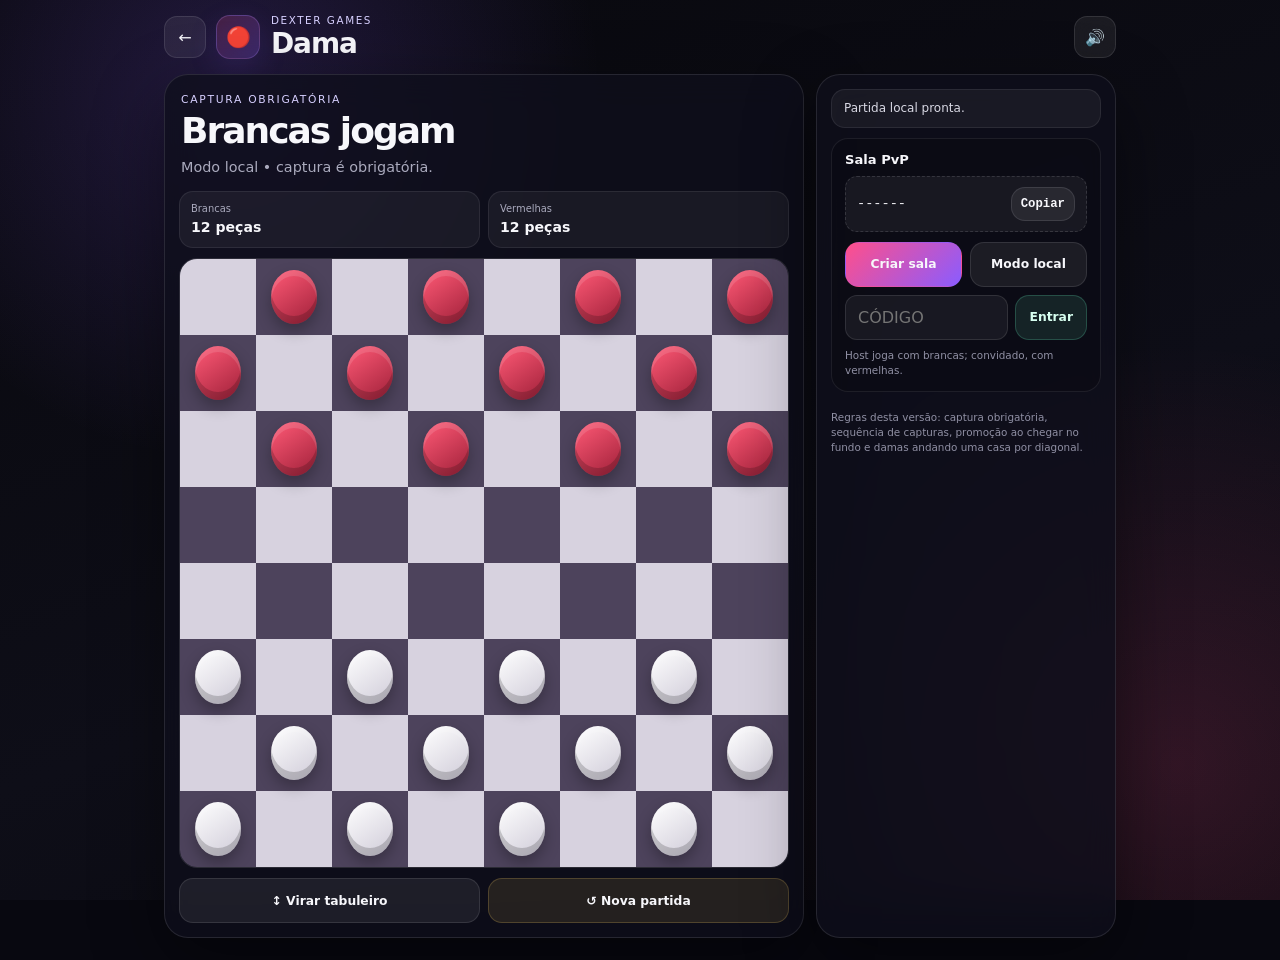
==== checkers.html @ 415709a2 "Adiciona dama local e PvP" ====
<!doctype html><html lang="pt-BR"><head><meta charset="utf-8"><meta name="viewport" content="width=device-width,initial-scale=1,viewport-fit=cover"><meta name="theme-color" content="#080810"><link rel="stylesheet" href="/assets/base.css"><title>Dama • Dexter Games</title><style>.board{width:min(100%,610px);aspect-ratio:1;display:grid;grid-template-columns:repeat(8,1fr);border-radius:18px;overflow:hidden;border:1px solid rgba(255,255,255,.12);margin:auto}.cell{display:grid;place-items:center;position:relative;background:#d7d2df}.cell.dark{background:#4d435c}.cell.sel{box-shadow:inset 0 0 0 4px rgba(102,227,180,.72)}.cell.legal:after{content:"";position:absolute;width:20%;height:20%;border-radius:50%;background:rgba(102,227,180,.72)}.piece{width:72%;height:72%;border-radius:50%;position:relative;z-index:2;box-shadow:inset 0 6px 0 rgba(255,255,255,.12),inset 0 -8px 0 rgba(0,0,0,.18),0 7px 15px rgba(0,0,0,.28)}.piece.white{background:linear-gradient(145deg,#fff,#cfcbd8)}.piece.red{background:linear-gradient(145deg,#ff5a76,#9f2039)}.piece.king:after{content:"♛";position:absolute;inset:0;display:grid;place-items:center;font-size:clamp(1rem,4.2vw,2rem);color:#19151f}.piece.red.king:after{color:#ffe8ed}</style></head><body><main class="shell"><header class="topbar"><a class="back-link" href="/">←</a><div class="brand"><div class="brand-mark">🔴</div><div><small>dexter games</small><h1>Dama</h1></div></div><button class="icon-btn" id="soundBtn">🔊</button></header><section class="game-layout"><div class="panel game-main"><div class="game-head"><div class="eyebrow">captura obrigatória</div><h2 id="title">Brancas jogam</h2><p id="subtitle">Modo local • toque numa peça válida.</p></div><div class="score-row"><div class="score"><small>Brancas</small><strong id="whiteCount">12 peças</strong></div><div class="score"><small>Vermelhas</small><strong id="redCount">12 peças</strong></div></div><div class="board" id="board"></div><div class="actions"><button class="btn" id="flipBtn">↕ Virar tabuleiro</button><button class="btn warn" id="resetBtn">↺ Nova partida</button></div></div><aside class="panel game-side"><div style="display:grid;gap:10px"><div class="status" id="status">Partida local pronta.</div><div class="room-box"><h3>Sala PvP</h3><div class="room-code"><span id="roomCode">------</span><button class="btn" id="copyBtn" style="min-height:34px;padding:5px 9px">Copiar</button></div><div class="actions"><button class="btn primary" id="createBtn">Criar sala</button><button class="btn" id="localBtn">Modo local</button></div><div class="join-row"><input id="joinInput" maxlength="6" placeholder="CÓDIGO"><button class="btn good" id="joinBtn">Entrar</button></div><div class="micro">Host joga com brancas; convidado, com vermelhas.</div></div><div class="micro">Regras desta versão: captura obrigatória, sequência de capturas, promoção ao chegar no fundo e damas andando uma casa por diagonal.</div></div></aside></section></main><script type="module">import{P2PRoom,bindRoomUI}from'/js/peer-room.js';import{wireSoundButton,sfx,toast}from'/js/audio.js';wireSoundButton(document.getElementById('soundBtn'));const boardEl=document.getElementById('board'),title=document.getElementById('title'),subtitle=document.getElementById('subtitle'),status=document.getElementById('status'),roomCode=document.getElementById('roomCode');let board=[],turn='w',selected=null,legal=[],forced=null,flipped=false,online=false,winner='';const room=new P2PRoom();function fresh(){const b=Array.from({length:8},()=>Array(8).fill(null));for(let r=0;r<3;r++)for(let c=0;c<8;c++)if((r+c)%2)b[r][c]='r';for(let r=5;r<8;r++)for(let c=0;c<8;c++)if((r+c)%2)b[r][c]='w';return b}function clone(b){return b.map(r=>[...r])}function color(p){return p?.toLowerCase()}function king(p){return p&&p===p.toUpperCase()}function dirs(p,capture=false){if(king(p)||capture)return[[-1,-1],[-1,1],[1,-1],[1,1]];return color(p)==='w'?[[-1,-1],[-1,1]]:[[1,-1],[1,1]]}function inside(r,c){return r>=0&&r<8&&c>=0&&c<8}function jumpsFrom(r,c){const p=board[r][c];if(!p)return[];const out=[];for(const[dr,dc]of dirs(p,true)){const mr=r+dr,mc=c+dc,tr=r+dr*2,tc=c+dc*2;if(inside(tr,tc)&&board[mr]?.[mc]&&color(board[mr][mc])!==color(p)&&!board[tr][tc])out.push({to:[tr,tc],capture:[mr,mc]})}return out}function stepsFrom(r,c){const p=board[r][c];if(!p)return[];const out=[];for(const[dr,dc]of dirs(p,false)){const tr=r+dr,tc=c+dc;if(inside(tr,tc)&&!board[tr][tc])out.push({to:[tr,tc]})}return out}function allCaptures(side){const out=[];for(let r=0;r<8;r++)for(let c=0;c<8;c++)if(color(board[r][c])===side&&jumpsFrom(r,c).length)out.push([r,c]);return out}function validFrom(r,c){if(forced&&!(forced[0]===r&&forced[1]===c))return[];const caps=allCaptures(turn);if(caps.length)return jumpsFrom(r,c);return stepsFrom(r,c)}function roleColor(){return room.role==='host'?'w':room.role==='guest'?'r':null}function canAct(){return !online||(room.connected&&roleColor()===turn)}function tap(r,c){if(winner)return;if(!canAct()){sfx.error();toast(online&&!room.connected?'Aguarde o adversário.':'É a vez do adversário.');return}const p=board[r][c];if(selected){const mv=legal.find(m=>m.to[0]===r&&m.to[1]===c);if(mv){move(selected[0],selected[1],mv);return}}if(p&&color(p)===turn){const l=validFrom(r,c);if(l.length){selected=[r,c];legal=l;sfx.tap()}else{sfx.error()}}else{selected=null;legal=[]}render()}function move(r,c,mv){const p=board[r][c];board[r][c]=null;board[mv.to[0]][mv.to[1]]=p;if(mv.capture){board[mv.capture[0]][mv.capture[1]]=null;sfx.capture()}else sfx.move();let nr=mv.to[0],nc=mv.to[1];if(p==='w'&&nr===0)board[nr][nc]='W';if(p==='r'&&nr===7)board[nr][nc]='R';if(mv.capture){const again=jumpsFrom(nr,nc);if(again.length){forced=[nr,nc];selected=[nr,nc];legal=again;sync();render();return}}forced=null;selected=null;legal=[];turn=turn==='w'?'r':'w';checkWin();sync();render()}function checkWin(){const count=s=>board.flat().filter(p=>color(p)===s).length;if(!count('w'))winner='r';else if(!count('r'))winner='w';else{let has=false;for(let r=0;r<8;r++)for(let c=0;c<8;c++)if(color(board[r][c])===turn&&validFrom(r,c).length)has=true;if(!has)winner=turn==='w'?'r':'w'}if(winner){sfx.win();status.textContent=(winner==='w'?'Brancas':'Vermelhas')+' venceram.'}}function render(){boardEl.innerHTML='';const coords=[];for(let r=0;r<8;r++)for(let c=0;c<8;c++)coords.push([r,c]);if(flipped)coords.reverse();for(const[r,c]of coords){const el=document.createElement('button');el.className='cell '+(((r+c)%2)?'dark':'');if(selected?.[0]===r&&selected?.[1]===c)el.classList.add('sel');if(legal.some(m=>m.to[0]===r&&m.to[1]===c))el.classList.add('legal');const p=board[r][c];if(p){const pc=document.createElement('div');pc.className='piece '+(color(p)==='w'?'white':'red')+(king(p)?' king':'');el.appendChild(pc)}el.addEventListener('click',()=>tap(r,c));boardEl.appendChild(el)}const wc=board.flat().filter(p=>color(p)==='w').length,rc=board.flat().filter(p=>color(p)==='r').length;document.getElementById('whiteCount').textContent=wc+' peças';document.getElementById('redCount').textContent=rc+' peças';title.textContent=winner?(winner==='w'?'Brancas venceram':'Vermelhas venceram'):(turn==='w'?'Brancas jogam':'Vermelhas jogam');subtitle.textContent=online?(room.connected?`Sala ${room.code} • você joga de ${roleColor()==='w'?'brancas':'vermelhas'}`:'Aguardando adversário…'):(forced?'Continue capturando com a mesma peça.':'Modo local • captura é obrigatória.')}function state(){return{board,turn,forced,winner}}function apply(s){if(!s?.board)return;board=s.board.map(r=>[...r]);turn=s.turn;forced=s.forced;winner=s.winner||'';selected=null;legal=forced?jumpsFrom(forced[0],forced[1]):[];render()}function sync(){if(online&&room.connected)room.send({type:'state',state:state()})}function reset(send=true){board=fresh();turn='w';selected=null;legal=[];forced=null;winner='';sfx.reset();if(send)sync();render()}bindRoomUI(room,{createBtn:document.getElementById('createBtn'),joinBtn:document.getElementById('joinBtn'),input:document.getElementById('joinInput'),codeEl:roomCode,statusEl:status,onConnected:({role})=>{online=true;flipped=role==='guest';if(role==='host'){reset(false);sync()}render()},onMessage:data=>{if(data?.type==='state'){apply(data.state);sfx.notify()}}});room.addEventListener('created',()=>{online=true;flipped=false;reset(false)});document.getElementById('localBtn').addEventListener('click',async()=>{await room.disconnect();online=false;flipped=false;roomCode.textContent='------';status.textContent='Partida local pronta.';reset(false)});document.getElementById('flipBtn').addEventListener('click',()=>{flipped=!flipped;sfx.tap();render()});document.getElementById('resetBtn').addEventListener('click',()=>{if(online&&room.role==='guest'){toast('Só o host reinicia a sala.');return}reset(true)});document.getElementById('copyBtn').addEventListener('click',async()=>{if(!room.code)return;await navigator.clipboard?.writeText(room.code);toast('Código copiado.')});reset(false);</script></body></html>
---- assets/base.css ----
:root{--bg:#080810;--bg2:#0d0d18;--panel:rgba(15,15,27,.78);--panel2:rgba(255,255,255,.055);--line:rgba(255,255,255,.105);--text:#f7f7fb;--muted:#aaaabd;--purple:#8a5cff;--pink:#ff4f8b;--green:#66e3b4;--yellow:#ffd166;--danger:#ff7488;--shadow:0 24px 70px rgba(0,0,0,.45)}
*{box-sizing:border-box}html{background:var(--bg);color-scheme:dark}body{margin:0;min-height:100vh;min-height:100dvh;color:var(--text);font-family:Inter,system-ui,-apple-system,"Segoe UI",sans-serif;background:radial-gradient(circle at 18% 10%,rgba(138,92,255,.20),transparent 28%),radial-gradient(circle at 92% 85%,rgba(255,79,139,.16),transparent 30%),linear-gradient(160deg,#08080d,#0e0e18 58%,#09090f);background-attachment:fixed}button,input{font:inherit}button{border:0;color:inherit;cursor:pointer;-webkit-tap-highlight-color:transparent;touch-action:manipulation}.shell{width:min(100%,980px);margin:auto;padding:max(14px,env(safe-area-inset-top)) 14px max(22px,env(safe-area-inset-bottom))}.topbar{display:flex;align-items:center;gap:10px;margin-bottom:14px}.brand{display:flex;align-items:center;gap:11px;min-width:0;flex:1}.brand-mark{width:44px;height:44px;border-radius:14px;display:grid;place-items:center;font-size:1.25rem;background:linear-gradient(135deg,rgba(255,79,139,.18),rgba(138,92,255,.26));border:1px solid rgba(188,143,255,.24);box-shadow:0 10px 30px rgba(138,92,255,.13)}.brand small{display:block;font-size:.65rem;letter-spacing:.15em;text-transform:uppercase;color:#d7d0ff}.brand h1{font-size:clamp(1.2rem,4.6vw,1.75rem);letter-spacing:-.04em;margin:1px 0 0}.top-actions{display:flex;gap:7px}.icon-btn{width:42px;height:42px;border-radius:13px;display:grid;place-items:center;background:rgba(255,255,255,.065);border:1px solid var(--line);backdrop-filter:blur(10px)}.panel{border:1px solid var(--line);border-radius:24px;background:var(--panel);backdrop-filter:blur(16px);-webkit-backdrop-filter:blur(16px);box-shadow:var(--shadow)}.hero{padding:22px;overflow:hidden;position:relative}.hero:after{content:"";position:absolute;width:220px;height:220px;border-radius:50%;right:-85px;top:-100px;background:radial-gradient(circle,rgba(138,92,255,.22),transparent 68%);pointer-events:none}.eyebrow{font-size:.67rem;letter-spacing:.16em;text-transform:uppercase;color:#d7d0ff;margin-bottom:7px}.hero h2,.game-head h2{font-size:clamp(1.8rem,8vw,3rem);line-height:1.02;letter-spacing:-.055em;margin:0 0 10px}.hero p,.game-head p{color:var(--muted);font-size:.9rem;line-height:1.55;margin:0}.stats{display:flex;gap:8px;flex-wrap:wrap;margin-top:16px}.pill{padding:7px 10px;border-radius:999px;background:rgba(255,255,255,.055);border:1px solid var(--line);font-size:.7rem;color:#d4d4e0}.games{display:grid;grid-template-columns:repeat(2,minmax(0,1fr));gap:11px;margin-top:13px}.game-card{min-height:178px;padding:17px;border-radius:21px;background:linear-gradient(160deg,rgba(255,255,255,.07),rgba(255,255,255,.035));border:1px solid var(--line);display:flex;flex-direction:column;justify-content:space-between;position:relative;overflow:hidden;transition:.16s ease}.game-card:active{transform:scale(.985)}.game-card .icon{font-size:2rem;line-height:1}.game-card strong{display:block;font-size:1rem;margin:12px 0 4px}.game-card small{font-size:.72rem;line-height:1.45;color:var(--muted)}.game-card .tag{align-self:flex-start;margin-top:12px;padding:6px 8px;border-radius:999px;font-size:.62rem;font-weight:800;background:rgba(102,227,180,.10);border:1px solid rgba(102,227,180,.20);color:#cffff0}.game-card.featured{grid-column:1/-1;min-height:164px;background:linear-gradient(135deg,rgba(255,79,139,.13),rgba(138,92,255,.18));border-color:rgba(188,143,255,.24)}.game-card.featured .icon{font-size:2.35rem}.game-card.featured:after{content:"";position:absolute;right:-35px;bottom:-55px;width:180px;height:180px;border-radius:50%;background:radial-gradient(circle,rgba(255,255,255,.08),transparent 67%)}.section-title{display:flex;align-items:end;justify-content:space-between;gap:10px;margin:18px 3px 9px}.section-title strong{font-size:.9rem}.section-title span{font-size:.68rem;color:var(--muted)}.game-layout{display:grid;grid-template-columns:minmax(0,1fr) 300px;gap:12px}.game-main,.game-side{padding:14px}.game-head{padding:4px 2px 13px}.game-head h2{font-size:clamp(1.55rem,6vw,2.25rem);margin-bottom:6px}.status{padding:10px 12px;border-radius:14px;background:rgba(255,255,255,.05);border:1px solid rgba(255,255,255,.08);font-size:.75rem;color:#d9d9e4;line-height:1.4}.actions{display:grid;grid-template-columns:repeat(2,1fr);gap:8px;margin-top:10px}.btn{min-height:45px;padding:11px 13px;border-radius:14px;font-size:.77rem;font-weight:850;background:rgba(255,255,255,.07);border:1px solid var(--line)}.btn.primary{background:linear-gradient(135deg,var(--pink),var(--purple));border-color:transparent}.btn.good{background:rgba(102,227,180,.11);border-color:rgba(102,227,180,.23);color:#d7fff0}.btn.warn{background:rgba(255,209,102,.10);border-color:rgba(255,209,102,.20)}.btn:disabled{opacity:.42;cursor:not-allowed}.room-box{padding:13px;border-radius:17px;background:rgba(0,0,0,.15);border:1px solid rgba(255,255,255,.08)}.room-box h3{font-size:.82rem;margin:0 0 9px}.room-code{display:flex;align-items:center;justify-content:space-between;gap:8px;padding:10px 11px;border-radius:12px;background:rgba(255,255,255,.055);border:1px dashed rgba(255,255,255,.13);font-family:ui-monospace,SFMono-Regular,Menlo,monospace;font-size:.85rem}.join-row{display:grid;grid-template-columns:1fr auto;gap:7px;margin-top:8px}.join-row input{width:100%;min-width:0;padding:11px 12px;border-radius:12px;border:1px solid var(--line);background:rgba(255,255,255,.055);color:var(--text);text-transform:uppercase;outline:none}.join-row input:focus{border-color:rgba(138,92,255,.55);box-shadow:0 0 0 3px rgba(138,92,255,.1)}.micro{font-size:.65rem;line-height:1.45;color:#9090a4;margin-top:8px}.score-row{display:grid;grid-template-columns:1fr 1fr;gap:8px;margin-bottom:10px}.score{padding:11px;border-radius:14px;background:rgba(255,255,255,.05);border:1px solid rgba(255,255,255,.08)}.score small{display:block;font-size:.62rem;color:var(--muted);margin-bottom:3px}.score strong{font-size:.88rem}.turn-dot{display:inline-block;width:7px;height:7px;border-radius:50%;background:var(--green);box-shadow:0 0 0 3px rgba(102,227,180,.12);margin-right:6px}.back-link{width:42px;height:42px;border-radius:13px;background:rgba(255,255,255,.065);border:1px solid var(--line);display:grid;place-items:center;text-decoration:none;color:var(--text)}.toast{position:fixed;left:50%;bottom:max(18px,env(safe-area-inset-bottom));transform:translate(-50%,20px);padding:10px 13px;border-radius:13px;background:rgba(7,7,13,.92);border:1px solid rgba(255,255,255,.12);font-size:.72rem;color:#eee;opacity:0;pointer-events:none;transition:.18s ease;z-index:50;white-space:nowrap;max-width:90vw;overflow:hidden;text-overflow:ellipsis}.toast.show{opacity:1;transform:translate(-50%,0)}
@media(max-width:760px){.game-layout{grid-template-columns:1fr}.game-side{order:2}.games{grid-template-columns:1fr 1fr}.shell{padding-left:9px;padding-right:9px}}
@media(max-width:430px){.games{grid-template-columns:1fr}.game-card.featured{grid-column:auto}.hero{padding:19px}.game-card{min-height:150px}.top-actions .icon-btn:first-child{display:none}.actions{grid-template-columns:1fr 1fr}}
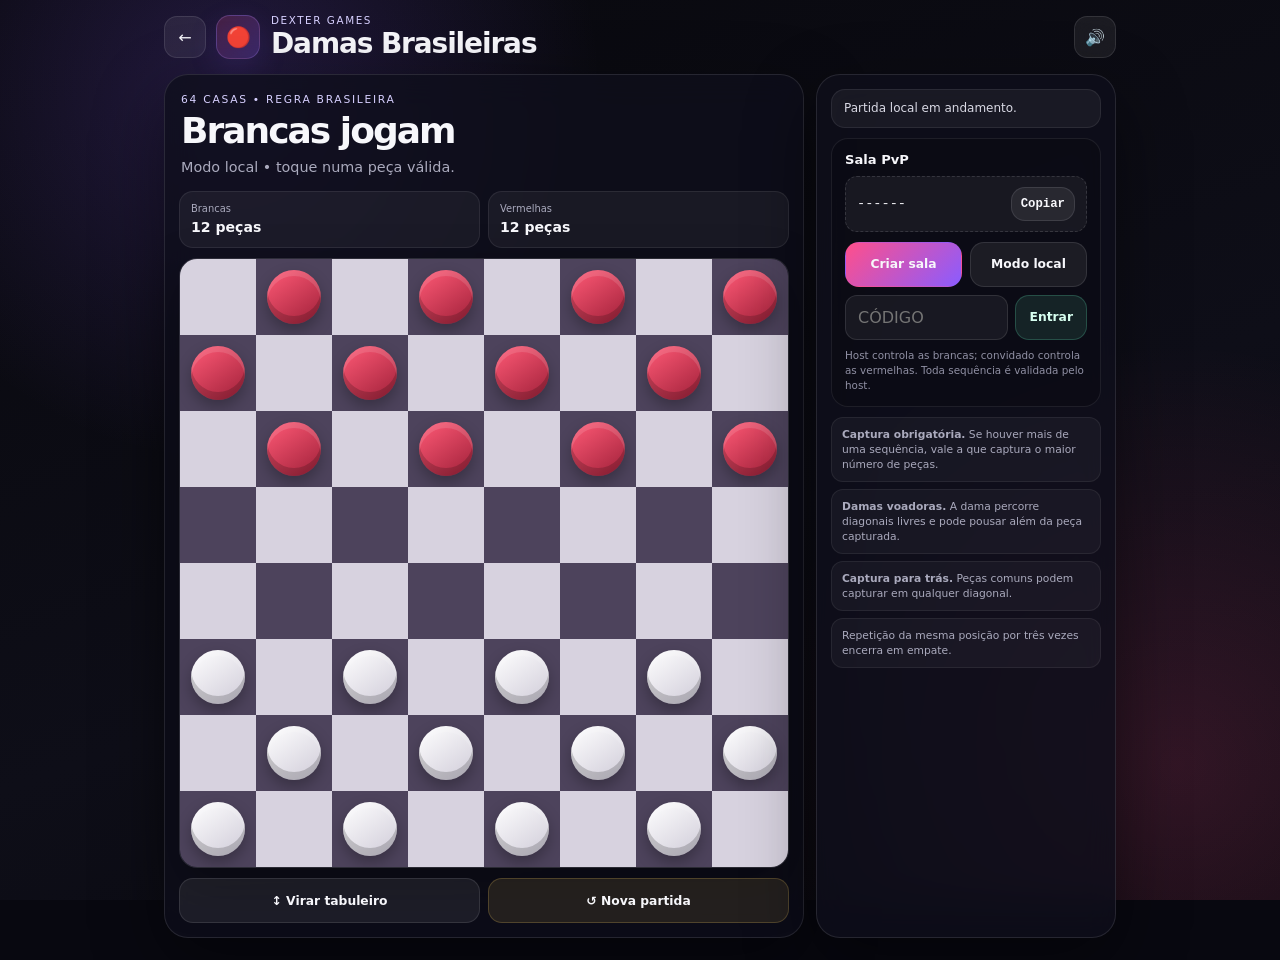
==== commit 18c1d992: "Refatora jogos, corrige PvP e adiciona Puzzle Race" ====
--- a/checkers.html
+++ b/checkers.html
@@ -1 +1,36 @@
-<!doctype html><html lang="pt-BR"><head><meta charset="utf-8"><meta name="viewport" content="width=device-width,initial-scale=1,viewport-fit=cover"><meta name="theme-color" content="#080810"><link rel="stylesheet" href="/assets/base.css"><title>Dama • Dexter Games</title><style>.board{width:min(100%,610px);aspect-ratio:1;display:grid;grid-template-columns:repeat(8,1fr);border-radius:18px;overflow:hidden;border:1px solid rgba(255,255,255,.12);margin:auto}.cell{display:grid;place-items:center;position:relative;background:#d7d2df}.cell.dark{background:#4d435c}.cell.sel{box-shadow:inset 0 0 0 4px rgba(102,227,180,.72)}.cell.legal:after{content:"";position:absolute;width:20%;height:20%;border-radius:50%;background:rgba(102,227,180,.72)}.piece{width:72%;height:72%;border-radius:50%;position:relative;z-index:2;box-shadow:inset 0 6px 0 rgba(255,255,255,.12),inset 0 -8px 0 rgba(0,0,0,.18),0 7px 15px rgba(0,0,0,.28)}.piece.white{background:linear-gradient(145deg,#fff,#cfcbd8)}.piece.red{background:linear-gradient(145deg,#ff5a76,#9f2039)}.piece.king:after{content:"♛";position:absolute;inset:0;display:grid;place-items:center;font-size:clamp(1rem,4.2vw,2rem);color:#19151f}.piece.red.king:after{color:#ffe8ed}</style></head><body><main class="shell"><header class="topbar"><a class="back-link" href="/">←</a><div class="brand"><div class="brand-mark">🔴</div><div><small>dexter games</small><h1>Dama</h1></div></div><button class="icon-btn" id="soundBtn">🔊</button></header><section class="game-layout"><div class="panel game-main"><div class="game-head"><div class="eyebrow">captura obrigatória</div><h2 id="title">Brancas jogam</h2><p id="subtitle">Modo local • toque numa peça válida.</p></div><div class="score-row"><div class="score"><small>Brancas</small><strong id="whiteCount">12 peças</strong></div><div class="score"><small>Vermelhas</small><strong id="redCount">12 peças</strong></div></div><div class="board" id="board"></div><div class="actions"><button class="btn" id="flipBtn">↕ Virar tabuleiro</button><button class="btn warn" id="resetBtn">↺ Nova partida</button></div></div><aside class="panel game-side"><div style="display:grid;gap:10px"><div class="status" id="status">Partida local pronta.</div><div class="room-box"><h3>Sala PvP</h3><div class="room-code"><span id="roomCode">------</span><button class="btn" id="copyBtn" style="min-height:34px;padding:5px 9px">Copiar</button></div><div class="actions"><button class="btn primary" id="createBtn">Criar sala</button><button class="btn" id="localBtn">Modo local</button></div><div class="join-row"><input id="joinInput" maxlength="6" placeholder="CÓDIGO"><button class="btn good" id="joinBtn">Entrar</button></div><div class="micro">Host joga com brancas; convidado, com vermelhas.</div></div><div class="micro">Regras desta versão: captura obrigatória, sequência de capturas, promoção ao chegar no fundo e damas andando uma casa por diagonal.</div></div></aside></section></main><script type="module">import{P2PRoom,bindRoomUI}from'/js/peer-room.js';import{wireSoundButton,sfx,toast}from'/js/audio.js';wireSoundButton(document.getElementById('soundBtn'));const boardEl=document.getElementById('board'),title=document.getElementById('title'),subtitle=document.getElementById('subtitle'),status=document.getElementById('status'),roomCode=document.getElementById('roomCode');let board=[],turn='w',selected=null,legal=[],forced=null,flipped=false,online=false,winner='';const room=new P2PRoom();function fresh(){const b=Array.from({length:8},()=>Array(8).fill(null));for(let r=0;r<3;r++)for(let c=0;c<8;c++)if((r+c)%2)b[r][c]='r';for(let r=5;r<8;r++)for(let c=0;c<8;c++)if((r+c)%2)b[r][c]='w';return b}function clone(b){return b.map(r=>[...r])}function color(p){return p?.toLowerCase()}function king(p){return p&&p===p.toUpperCase()}function dirs(p,capture=false){if(king(p)||capture)return[[-1,-1],[-1,1],[1,-1],[1,1]];return color(p)==='w'?[[-1,-1],[-1,1]]:[[1,-1],[1,1]]}function inside(r,c){return r>=0&&r<8&&c>=0&&c<8}function jumpsFrom(r,c){const p=board[r][c];if(!p)return[];const out=[];for(const[dr,dc]of dirs(p,true)){const mr=r+dr,mc=c+dc,tr=r+dr*2,tc=c+dc*2;if(inside(tr,tc)&&board[mr]?.[mc]&&color(board[mr][mc])!==color(p)&&!board[tr][tc])out.push({to:[tr,tc],capture:[mr,mc]})}return out}function stepsFrom(r,c){const p=board[r][c];if(!p)return[];const out=[];for(const[dr,dc]of dirs(p,false)){const tr=r+dr,tc=c+dc;if(inside(tr,tc)&&!board[tr][tc])out.push({to:[tr,tc]})}return out}function allCaptures(side){const out=[];for(let r=0;r<8;r++)for(let c=0;c<8;c++)if(color(board[r][c])===side&&jumpsFrom(r,c).length)out.push([r,c]);return out}function validFrom(r,c){if(forced&&!(forced[0]===r&&forced[1]===c))return[];const caps=allCaptures(turn);if(caps.length)return jumpsFrom(r,c);return stepsFrom(r,c)}function roleColor(){return room.role==='host'?'w':room.role==='guest'?'r':null}function canAct(){return !online||(room.connected&&roleColor()===turn)}function tap(r,c){if(winner)return;if(!canAct()){sfx.error();toast(online&&!room.connected?'Aguarde o adversário.':'É a vez do adversário.');return}const p=board[r][c];if(selected){const mv=legal.find(m=>m.to[0]===r&&m.to[1]===c);if(mv){move(selected[0],selected[1],mv);return}}if(p&&color(p)===turn){const l=validFrom(r,c);if(l.length){selected=[r,c];legal=l;sfx.tap()}else{sfx.error()}}else{selected=null;legal=[]}render()}function move(r,c,mv){const p=board[r][c];board[r][c]=null;board[mv.to[0]][mv.to[1]]=p;if(mv.capture){board[mv.capture[0]][mv.capture[1]]=null;sfx.capture()}else sfx.move();let nr=mv.to[0],nc=mv.to[1];if(p==='w'&&nr===0)board[nr][nc]='W';if(p==='r'&&nr===7)board[nr][nc]='R';if(mv.capture){const again=jumpsFrom(nr,nc);if(again.length){forced=[nr,nc];selected=[nr,nc];legal=again;sync();render();return}}forced=null;selected=null;legal=[];turn=turn==='w'?'r':'w';checkWin();sync();render()}function checkWin(){const count=s=>board.flat().filter(p=>color(p)===s).length;if(!count('w'))winner='r';else if(!count('r'))winner='w';else{let has=false;for(let r=0;r<8;r++)for(let c=0;c<8;c++)if(color(board[r][c])===turn&&validFrom(r,c).length)has=true;if(!has)winner=turn==='w'?'r':'w'}if(winner){sfx.win();status.textContent=(winner==='w'?'Brancas':'Vermelhas')+' venceram.'}}function render(){boardEl.innerHTML='';const coords=[];for(let r=0;r<8;r++)for(let c=0;c<8;c++)coords.push([r,c]);if(flipped)coords.reverse();for(const[r,c]of coords){const el=document.createElement('button');el.className='cell '+(((r+c)%2)?'dark':'');if(selected?.[0]===r&&selected?.[1]===c)el.classList.add('sel');if(legal.some(m=>m.to[0]===r&&m.to[1]===c))el.classList.add('legal');const p=board[r][c];if(p){const pc=document.createElement('div');pc.className='piece '+(color(p)==='w'?'white':'red')+(king(p)?' king':'');el.appendChild(pc)}el.addEventListener('click',()=>tap(r,c));boardEl.appendChild(el)}const wc=board.flat().filter(p=>color(p)==='w').length,rc=board.flat().filter(p=>color(p)==='r').length;document.getElementById('whiteCount').textContent=wc+' peças';document.getElementById('redCount').textContent=rc+' peças';title.textContent=winner?(winner==='w'?'Brancas venceram':'Vermelhas venceram'):(turn==='w'?'Brancas jogam':'Vermelhas jogam');subtitle.textContent=online?(room.connected?`Sala ${room.code} • você joga de ${roleColor()==='w'?'brancas':'vermelhas'}`:'Aguardando adversário…'):(forced?'Continue capturando com a mesma peça.':'Modo local • captura é obrigatória.')}function state(){return{board,turn,forced,winner}}function apply(s){if(!s?.board)return;board=s.board.map(r=>[...r]);turn=s.turn;forced=s.forced;winner=s.winner||'';selected=null;legal=forced?jumpsFrom(forced[0],forced[1]):[];render()}function sync(){if(online&&room.connected)room.send({type:'state',state:state()})}function reset(send=true){board=fresh();turn='w';selected=null;legal=[];forced=null;winner='';sfx.reset();if(send)sync();render()}bindRoomUI(room,{createBtn:document.getElementById('createBtn'),joinBtn:document.getElementById('joinBtn'),input:document.getElementById('joinInput'),codeEl:roomCode,statusEl:status,onConnected:({role})=>{online=true;flipped=role==='guest';if(role==='host'){reset(false);sync()}render()},onMessage:data=>{if(data?.type==='state'){apply(data.state);sfx.notify()}}});room.addEventListener('created',()=>{online=true;flipped=false;reset(false)});document.getElementById('localBtn').addEventListener('click',async()=>{await room.disconnect();online=false;flipped=false;roomCode.textContent='------';status.textContent='Partida local pronta.';reset(false)});document.getElementById('flipBtn').addEventListener('click',()=>{flipped=!flipped;sfx.tap();render()});document.getElementById('resetBtn').addEventListener('click',()=>{if(online&&room.role==='guest'){toast('Só o host reinicia a sala.');return}reset(true)});document.getElementById('copyBtn').addEventListener('click',async()=>{if(!room.code)return;await navigator.clipboard?.writeText(room.code);toast('Código copiado.')});reset(false);</script></body></html>+<!doctype html><html lang="pt-BR"><head><meta charset="utf-8"><meta name="viewport" content="width=device-width,initial-scale=1,viewport-fit=cover"><meta name="theme-color" content="#080810"><link rel="stylesheet" href="/assets/base.css"><title>Damas Brasileiras • Dexter Games</title><style>
+.board{width:min(100%,610px);aspect-ratio:1;display:grid;grid-template-columns:repeat(8,minmax(0,1fr));grid-template-rows:repeat(8,minmax(0,1fr));border-radius:18px;overflow:hidden;border:1px solid rgba(255,255,255,.12);margin:auto;box-shadow:0 18px 50px rgba(0,0,0,.32)}.cell{display:grid;place-items:center;position:relative;min-width:0;min-height:0;padding:0;overflow:hidden;background:#d7d2df}.cell.dark{background:#4d435c}.cell.sel{box-shadow:inset 0 0 0 4px rgba(102,227,180,.78)}.cell.path{box-shadow:inset 0 0 0 999px rgba(255,209,102,.14)}.cell.legal:after{content:"";position:absolute;width:22%;aspect-ratio:1;border-radius:50%;background:rgba(102,227,180,.78);box-shadow:0 0 0 5px rgba(102,227,180,.12)}.piece{width:72%;height:72%;border-radius:50%;position:absolute;z-index:2;box-shadow:inset 0 6px 0 rgba(255,255,255,.12),inset 0 -8px 0 rgba(0,0,0,.18),0 7px 15px rgba(0,0,0,.28)}.piece.white{background:linear-gradient(145deg,#fff,#cfcbd8)}.piece.red{background:linear-gradient(145deg,#ff5a76,#9f2039)}.piece.king:after{content:"♛";position:absolute;inset:0;display:grid;place-items:center;font-size:clamp(1rem,4.2vw,2rem);color:#19151f}.piece.red.king:after{color:#ffe8ed}.legend{display:grid;gap:7px}.rule{padding:9px 10px;border-radius:12px;background:rgba(255,255,255,.04);border:1px solid rgba(255,255,255,.07);font-size:.67rem;color:var(--muted);line-height:1.4}.thinking{opacity:.65;pointer-events:none}
+</style></head><body><main class="shell"><header class="topbar"><a class="back-link" href="/">←</a><div class="brand"><div class="brand-mark">🔴</div><div><small>dexter games</small><h1>Damas Brasileiras</h1></div></div><button class="icon-btn" id="soundBtn">🔊</button></header><section class="game-layout"><div class="panel game-main"><div class="game-head"><div class="eyebrow">64 casas • regra brasileira</div><h2 id="title">Brancas jogam</h2><p id="subtitle">Captura obrigatória e lei da maioria.</p></div><div class="score-row"><div class="score"><small>Brancas</small><strong id="whiteCount">12 peças</strong></div><div class="score"><small>Vermelhas</small><strong id="redCount">12 peças</strong></div></div><div class="board" id="board" aria-label="Tabuleiro de damas"></div><div class="actions"><button class="btn" id="flipBtn">↕ Virar tabuleiro</button><button class="btn warn" id="resetBtn">↺ Nova partida</button></div></div><aside class="panel game-side"><div style="display:grid;gap:10px"><div class="status" id="status">Partida local pronta.</div><div class="room-box"><h3>Sala PvP</h3><div class="room-code"><span id="roomCode">------</span><button class="btn" id="copyBtn" style="min-height:34px;padding:5px 9px">Copiar</button></div><div class="actions"><button class="btn primary" id="createBtn">Criar sala</button><button class="btn" id="localBtn">Modo local</button></div><div class="join-row"><input id="joinInput" maxlength="6" placeholder="CÓDIGO"><button class="btn good" id="joinBtn">Entrar</button></div><div class="micro">Host controla as brancas; convidado controla as vermelhas. Toda sequência é validada pelo host.</div></div><div class="legend"><div class="rule"><strong>Captura obrigatória.</strong> Se houver mais de uma sequência, vale a que captura o maior número de peças.</div><div class="rule"><strong>Damas voadoras.</strong> A dama percorre diagonais livres e pode pousar além da peça capturada.</div><div class="rule"><strong>Captura para trás.</strong> Peças comuns podem capturar em qualquer diagonal.</div><div class="rule">Repetição da mesma posição por três vezes encerra em empate.</div></div></div></aside></section></main><script type="module">
+import{P2PRoom,bindRoomUI}from'/js/peer-room.js';
+import{AuthoritativeChannel}from'/js/game-core.js';
+import{BrazilianCheckers}from'/js/checkers-engine.js';
+import{wireSoundButton,sfx,toast}from'/js/audio.js';
+wireSoundButton(document.getElementById('soundBtn'));
+const $=id=>document.getElementById(id),boardEl=$('board'),title=$('title'),subtitle=$('subtitle'),status=$('status'),roomCode=$('roomCode');
+let engine=new BrazilianCheckers(),selected=null,candidates=[],prefix=[],flipped=false,online=false;
+const room=new P2PRoom();
+const channel=new AuthoritativeChannel(room,{snapshotFor:()=>engine.snapshot(),applySnapshot:s=>{engine.load(s);clearSelection();render()},handleIntent:(intent,player)=>{
+  if(intent?.type!=='move')return{ok:false,reason:'Ação inválida.'};
+  const side=player===0?'w':'r',result=engine.applyMove(intent.move,side);
+  if(result.ok){result.capture?sfx.capture():sfx.move();if(result.winner)sfx.win()}
+  return result;
+}});
+channel.addEventListener('change',()=>render());channel.addEventListener('reject',e=>{sfx.error();toast(e.detail.reason)});
+function sideForRole(){return room.role==='host'?'w':room.role==='guest'?'r':null}
+function canAct(){if(engine.status().over)return false;if(!online)return true;return room.connected&&!channel.pending&&sideForRole()===engine.state.turn}
+function clearSelection(){selected=null;candidates=[];prefix=[]}
+function matchingCandidates(){return candidates.filter(m=>prefix.every((p,i)=>m.path[i]?.[0]===p[0]&&m.path[i]?.[1]===p[1]))}
+function nextOptions(){const idx=prefix.length,seen=new Set(),out=[];for(const m of matchingCandidates()){const p=m.path[idx];if(!p)continue;const k=p.join(',');if(!seen.has(k)){seen.add(k);out.push(p)}}return out}
+function selectPiece(r,c){const p=engine.state.board[r][c];if(!p||p.toLowerCase()!==engine.state.turn)return false;const list=engine.legalMovesFrom(r,c);if(!list.length){sfx.error();toast(engine.legalMoves().some(m=>m.captures.length)?'Escolha uma peça que faça a captura máxima.':'Essa peça não tem movimento legal.');return false}selected=[r,c];candidates=list;prefix=[];sfx.tap();return true}
+async function finishMove(move){clearSelection();if(online){const res=await channel.submit({type:'move',move});if(res?.reason){sfx.error();toast(res.reason)}render();return}const result=engine.applyMove(move);if(!result.ok){sfx.error();toast(result.reason)}else{result.capture?sfx.capture():sfx.move();if(result.winner||result.draw)sfx.win()}render()}
+function tap(r,c){if(!canAct()){sfx.error();toast(online&&!room.connected?'Aguarde o adversário.':channel.pending?'Aguardando confirmação…':'É a vez do adversário.');return}const options=nextOptions(),isNext=options.some(p=>p[0]===r&&p[1]===c);if(selected&&isNext){prefix.push([r,c]);const matches=matchingCandidates();if(matches.length&&matches.every(m=>m.path.length===prefix.length)){finishMove({from:selected,path:[...prefix]});return}sfx.capture();render();return}if(prefix.length){sfx.error();toast('Continue a sequência de captura indicada.');return}if(selectPiece(r,c)){render();return}clearSelection();render()}
+function render(){boardEl.classList.toggle('thinking',online&&channel.pending);boardEl.innerHTML='';const coords=[];for(let r=0;r<8;r++)for(let c=0;c<8;c++)coords.push([r,c]);if(flipped)coords.reverse();const opts=nextOptions();for(const[r,c]of coords){const el=document.createElement('button');el.className='cell '+(((r+c)%2)?'dark':'');if(selected?.[0]===r&&selected?.[1]===c)el.classList.add('sel');if(prefix.some(p=>p[0]===r&&p[1]===c))el.classList.add('path');if(opts.some(p=>p[0]===r&&p[1]===c))el.classList.add('legal');const p=engine.state.board[r][c];if(p){const pc=document.createElement('div');pc.className='piece '+(p.toLowerCase()==='w'?'white':'red')+(p===p.toUpperCase()?' king':'');el.appendChild(pc)}el.addEventListener('click',()=>tap(r,c));boardEl.appendChild(el)}const wc=engine.count('w'),rc=engine.count('r');$('whiteCount').textContent=`${wc} ${wc===1?'peça':'peças'}`;$('redCount').textContent=`${rc} ${rc===1?'peça':'peças'}`;const st=engine.status();title.textContent=st.winner?(st.winner==='w'?'Brancas venceram':'Vermelhas venceram'):st.draw?'Empate':(engine.state.turn==='w'?'Brancas jogam':'Vermelhas jogam');if(st.winner)status.textContent='Fim da partida: adversário sem peças ou sem movimentos.';else if(st.draw)status.textContent=`Empate por ${st.draw}.`;else if(online)status.textContent=room.connected?(canAct()?'Sua vez.':'Vez do adversário.'):'Aguardando adversário…';else status.textContent=engine.legalMoves().some(m=>m.captures.length)?'Há captura obrigatória. Vale a sequência de maior captura.':'Partida local em andamento.';subtitle.textContent=online?(room.connected?`Sala ${room.code} • você joga de ${sideForRole()==='w'?'brancas':'vermelhas'}`:'Aguardando conexão…'):(prefix.length?'Continue a sequência indicada.':'Modo local • toque numa peça válida.')}
+function reset(send=true){engine.reset();clearSelection();sfx.reset();if(online&&room.role==='host'&&send){channel.setVersion(0);channel.commit('reset')}render()}
+bindRoomUI(room,{createBtn:$('createBtn'),joinBtn:$('joinBtn'),input:$('joinInput'),codeEl:roomCode,statusEl:status,onConnected:({role})=>{online=true;flipped=role==='guest';if(role==='host'){reset(false);channel.setVersion(0);channel.pushSnapshot()}render()}});
+room.addEventListener('created',()=>{online=true;flipped=false;reset(false)});
+$('localBtn').addEventListener('click',async()=>{await room.disconnect();online=false;flipped=false;roomCode.textContent='------';status.textContent='Partida local pronta.';reset(false)});
+$('flipBtn').addEventListener('click',()=>{flipped=!flipped;sfx.tap();render()});
+$('resetBtn').addEventListener('click',()=>{if(online&&room.role==='guest'){toast('Só o host inicia uma nova partida.');return}reset(true)});
+$('copyBtn').addEventListener('click',async()=>{if(!room.code)return;await navigator.clipboard?.writeText(room.code);toast('Código copiado.')});
+render();
+</script></body></html>
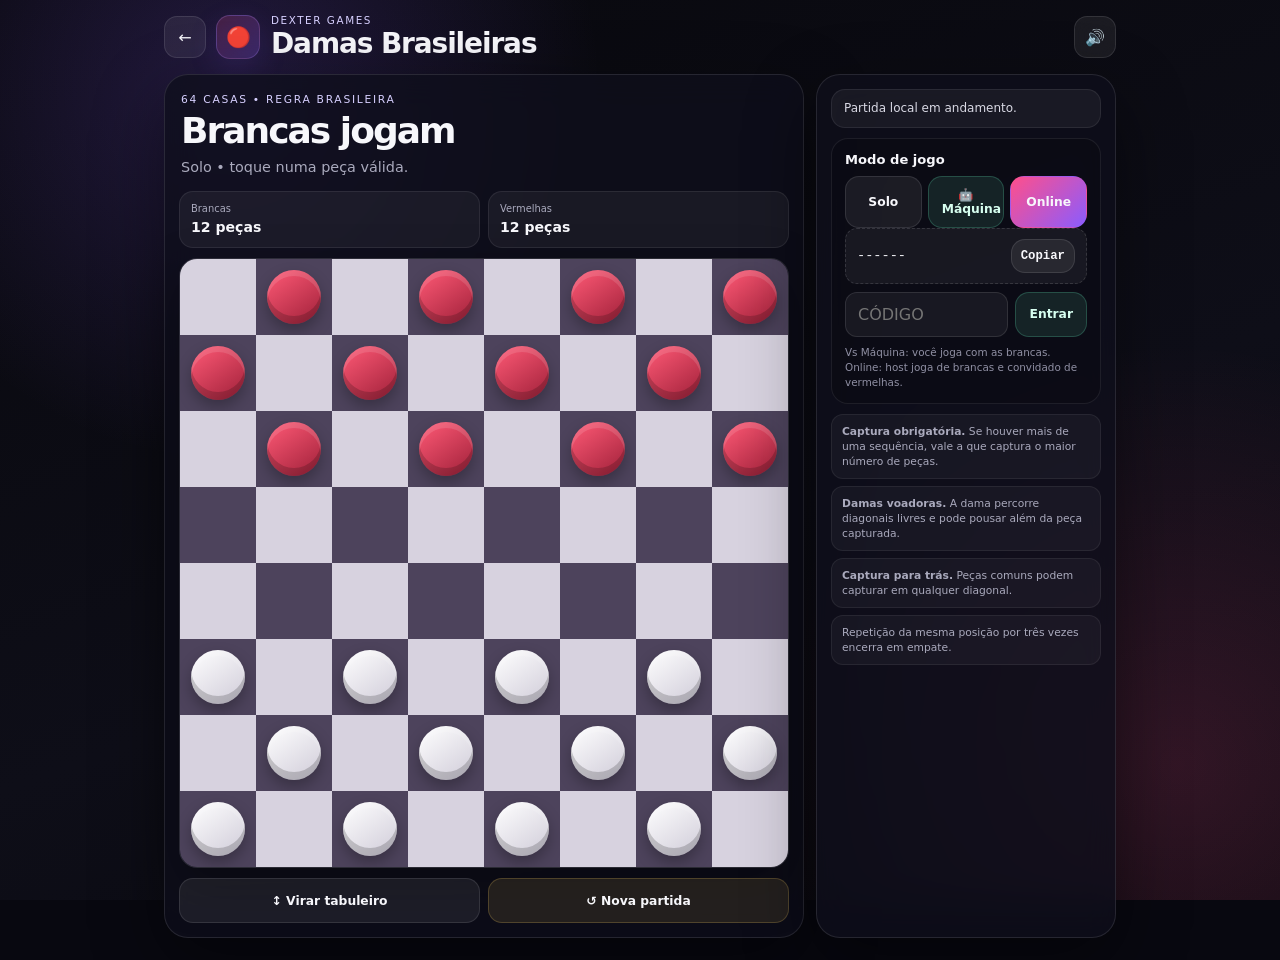
==== commit 3a5ba31d: "Adiciona modo contra máquina às damas" ====
--- a/checkers.html
+++ b/checkers.html
@@ -1,13 +1,13 @@
 <!doctype html><html lang="pt-BR"><head><meta charset="utf-8"><meta name="viewport" content="width=device-width,initial-scale=1,viewport-fit=cover"><meta name="theme-color" content="#080810"><link rel="stylesheet" href="/assets/base.css"><title>Damas Brasileiras • Dexter Games</title><style>
-.board{width:min(100%,610px);aspect-ratio:1;display:grid;grid-template-columns:repeat(8,minmax(0,1fr));grid-template-rows:repeat(8,minmax(0,1fr));border-radius:18px;overflow:hidden;border:1px solid rgba(255,255,255,.12);margin:auto;box-shadow:0 18px 50px rgba(0,0,0,.32)}.cell{display:grid;place-items:center;position:relative;min-width:0;min-height:0;padding:0;overflow:hidden;background:#d7d2df}.cell.dark{background:#4d435c}.cell.sel{box-shadow:inset 0 0 0 4px rgba(102,227,180,.78)}.cell.path{box-shadow:inset 0 0 0 999px rgba(255,209,102,.14)}.cell.legal:after{content:"";position:absolute;width:22%;aspect-ratio:1;border-radius:50%;background:rgba(102,227,180,.78);box-shadow:0 0 0 5px rgba(102,227,180,.12)}.piece{width:72%;height:72%;border-radius:50%;position:absolute;z-index:2;box-shadow:inset 0 6px 0 rgba(255,255,255,.12),inset 0 -8px 0 rgba(0,0,0,.18),0 7px 15px rgba(0,0,0,.28)}.piece.white{background:linear-gradient(145deg,#fff,#cfcbd8)}.piece.red{background:linear-gradient(145deg,#ff5a76,#9f2039)}.piece.king:after{content:"♛";position:absolute;inset:0;display:grid;place-items:center;font-size:clamp(1rem,4.2vw,2rem);color:#19151f}.piece.red.king:after{color:#ffe8ed}.legend{display:grid;gap:7px}.rule{padding:9px 10px;border-radius:12px;background:rgba(255,255,255,.04);border:1px solid rgba(255,255,255,.07);font-size:.67rem;color:var(--muted);line-height:1.4}.thinking{opacity:.65;pointer-events:none}
-</style></head><body><main class="shell"><header class="topbar"><a class="back-link" href="/">←</a><div class="brand"><div class="brand-mark">🔴</div><div><small>dexter games</small><h1>Damas Brasileiras</h1></div></div><button class="icon-btn" id="soundBtn">🔊</button></header><section class="game-layout"><div class="panel game-main"><div class="game-head"><div class="eyebrow">64 casas • regra brasileira</div><h2 id="title">Brancas jogam</h2><p id="subtitle">Captura obrigatória e lei da maioria.</p></div><div class="score-row"><div class="score"><small>Brancas</small><strong id="whiteCount">12 peças</strong></div><div class="score"><small>Vermelhas</small><strong id="redCount">12 peças</strong></div></div><div class="board" id="board" aria-label="Tabuleiro de damas"></div><div class="actions"><button class="btn" id="flipBtn">↕ Virar tabuleiro</button><button class="btn warn" id="resetBtn">↺ Nova partida</button></div></div><aside class="panel game-side"><div style="display:grid;gap:10px"><div class="status" id="status">Partida local pronta.</div><div class="room-box"><h3>Sala PvP</h3><div class="room-code"><span id="roomCode">------</span><button class="btn" id="copyBtn" style="min-height:34px;padding:5px 9px">Copiar</button></div><div class="actions"><button class="btn primary" id="createBtn">Criar sala</button><button class="btn" id="localBtn">Modo local</button></div><div class="join-row"><input id="joinInput" maxlength="6" placeholder="CÓDIGO"><button class="btn good" id="joinBtn">Entrar</button></div><div class="micro">Host controla as brancas; convidado controla as vermelhas. Toda sequência é validada pelo host.</div></div><div class="legend"><div class="rule"><strong>Captura obrigatória.</strong> Se houver mais de uma sequência, vale a que captura o maior número de peças.</div><div class="rule"><strong>Damas voadoras.</strong> A dama percorre diagonais livres e pode pousar além da peça capturada.</div><div class="rule"><strong>Captura para trás.</strong> Peças comuns podem capturar em qualquer diagonal.</div><div class="rule">Repetição da mesma posição por três vezes encerra em empate.</div></div></div></aside></section></main><script type="module">
+.board{width:min(100%,610px);aspect-ratio:1;display:grid;grid-template-columns:repeat(8,minmax(0,1fr));grid-template-rows:repeat(8,minmax(0,1fr));border-radius:18px;overflow:hidden;border:1px solid rgba(255,255,255,.12);margin:auto;box-shadow:0 18px 50px rgba(0,0,0,.32)}.cell{display:grid;place-items:center;position:relative;min-width:0;min-height:0;padding:0;overflow:hidden;background:#d7d2df}.cell.dark{background:#4d435c}.cell.sel{box-shadow:inset 0 0 0 4px rgba(102,227,180,.78)}.cell.path{box-shadow:inset 0 0 0 999px rgba(255,209,102,.14)}.cell.legal:after{content:"";position:absolute;width:22%;aspect-ratio:1;border-radius:50%;background:rgba(102,227,180,.78);box-shadow:0 0 0 5px rgba(102,227,180,.12)}.piece{width:72%;height:72%;border-radius:50%;position:absolute;z-index:2;box-shadow:inset 0 6px 0 rgba(255,255,255,.12),inset 0 -8px 0 rgba(0,0,0,.18),0 7px 15px rgba(0,0,0,.28)}.piece.white{background:linear-gradient(145deg,#fff,#cfcbd8)}.piece.red{background:linear-gradient(145deg,#ff5a76,#9f2039)}.piece.king:after{content:"♛";position:absolute;inset:0;display:grid;place-items:center;font-size:clamp(1rem,4.2vw,2rem);color:#19151f}.piece.red.king:after{color:#ffe8ed}.legend{display:grid;gap:7px}.rule{padding:9px 10px;border-radius:12px;background:rgba(255,255,255,.04);border:1px solid rgba(255,255,255,.07);font-size:.67rem;color:var(--muted);line-height:1.4}.thinking{opacity:.65;pointer-events:none}.mode-row{display:grid;grid-template-columns:repeat(3,minmax(0,1fr));gap:6px}.bot-settings{display:grid;grid-template-columns:auto minmax(0,1fr);gap:7px;align-items:center;margin-top:7px}.bot-settings[hidden]{display:none}.bot-settings label{font-size:.62rem;color:var(--muted)}.bot-settings select{min-width:0;width:100%;padding:8px;border-radius:10px;border:1px solid var(--line);background:rgba(255,255,255,.05);color:var(--text)}
+</style></head><body><main class="shell"><header class="topbar"><a class="back-link" href="/">←</a><div class="brand"><div class="brand-mark">🔴</div><div><small>dexter games</small><h1>Damas Brasileiras</h1></div></div><button class="icon-btn" id="soundBtn">🔊</button></header><section class="game-layout"><div class="panel game-main"><div class="game-head"><div class="eyebrow">64 casas • regra brasileira</div><h2 id="title">Brancas jogam</h2><p id="subtitle">Captura obrigatória e lei da maioria.</p></div><div class="score-row"><div class="score"><small>Brancas</small><strong id="whiteCount">12 peças</strong></div><div class="score"><small>Vermelhas</small><strong id="redCount">12 peças</strong></div></div><div class="board" id="board" aria-label="Tabuleiro de damas"></div><div class="actions"><button class="btn" id="flipBtn">↕ Virar tabuleiro</button><button class="btn warn" id="resetBtn">↺ Nova partida</button></div></div><aside class="panel game-side"><div style="display:grid;gap:10px"><div class="status" id="status">Partida local pronta.</div><div class="room-box"><h3>Modo de jogo</h3><div class="mode-row"><button class="btn" id="localBtn">Solo</button><button class="btn good" id="botBtn">🤖 Máquina</button><button class="btn primary" id="createBtn">Online</button></div><div class="bot-settings" id="botSettings" hidden><label for="botLevel">Nível</label><select id="botLevel"><option value="easy">Fácil</option><option value="normal" selected>Normal</option><option value="hard">Difícil</option></select></div><div class="room-code"><span id="roomCode">------</span><button class="btn" id="copyBtn" style="min-height:34px;padding:5px 9px">Copiar</button></div><div class="join-row"><input id="joinInput" maxlength="6" placeholder="CÓDIGO"><button class="btn good" id="joinBtn">Entrar</button></div><div class="micro">Vs Máquina: você joga com as brancas. Online: host joga de brancas e convidado de vermelhas.</div></div><div class="legend"><div class="rule"><strong>Captura obrigatória.</strong> Se houver mais de uma sequência, vale a que captura o maior número de peças.</div><div class="rule"><strong>Damas voadoras.</strong> A dama percorre diagonais livres e pode pousar além da peça capturada.</div><div class="rule"><strong>Captura para trás.</strong> Peças comuns podem capturar em qualquer diagonal.</div><div class="rule">Repetição da mesma posição por três vezes encerra em empate.</div></div></div></aside></section></main><script type="module">
 import{P2PRoom,bindRoomUI}from'/js/peer-room.js';
 import{AuthoritativeChannel}from'/js/game-core.js';
 import{BrazilianCheckers}from'/js/checkers-engine.js';
 import{wireSoundButton,sfx,toast}from'/js/audio.js';
 wireSoundButton(document.getElementById('soundBtn'));
 const $=id=>document.getElementById(id),boardEl=$('board'),title=$('title'),subtitle=$('subtitle'),status=$('status'),roomCode=$('roomCode');
-let engine=new BrazilianCheckers(),selected=null,candidates=[],prefix=[],flipped=false,online=false;
+let engine=new BrazilianCheckers(),selected=null,candidates=[],prefix=[],flipped=false,online=false,botMode=false,botThinking=false,botTimer=null;
 const room=new P2PRoom();
 const channel=new AuthoritativeChannel(room,{snapshotFor:()=>engine.snapshot(),applySnapshot:s=>{engine.load(s);clearSelection();render()},handleIntent:(intent,player)=>{
   if(intent?.type!=='move')return{ok:false,reason:'Ação inválida.'};
@@ -17,18 +17,21 @@
 }});
 channel.addEventListener('change',()=>render());channel.addEventListener('reject',e=>{sfx.error();toast(e.detail.reason)});
 function sideForRole(){return room.role==='host'?'w':room.role==='guest'?'r':null}
-function canAct(){if(engine.status().over)return false;if(!online)return true;return room.connected&&!channel.pending&&sideForRole()===engine.state.turn}
+function canAct(){if(engine.status().over)return false;if(botMode)return !botThinking&&engine.state.turn==='w';if(!online)return true;return room.connected&&!channel.pending&&sideForRole()===engine.state.turn}
 function clearSelection(){selected=null;candidates=[];prefix=[]}
 function matchingCandidates(){return candidates.filter(m=>prefix.every((p,i)=>m.path[i]?.[0]===p[0]&&m.path[i]?.[1]===p[1]))}
 function nextOptions(){const idx=prefix.length,seen=new Set(),out=[];for(const m of matchingCandidates()){const p=m.path[idx];if(!p)continue;const k=p.join(',');if(!seen.has(k)){seen.add(k);out.push(p)}}return out}
 function selectPiece(r,c){const p=engine.state.board[r][c];if(!p||p.toLowerCase()!==engine.state.turn)return false;const list=engine.legalMovesFrom(r,c);if(!list.length){sfx.error();toast(engine.legalMoves().some(m=>m.captures.length)?'Escolha uma peça que faça a captura máxima.':'Essa peça não tem movimento legal.');return false}selected=[r,c];candidates=list;prefix=[];sfx.tap();return true}
-async function finishMove(move){clearSelection();if(online){const res=await channel.submit({type:'move',move});if(res?.reason){sfx.error();toast(res.reason)}render();return}const result=engine.applyMove(move);if(!result.ok){sfx.error();toast(result.reason)}else{result.capture?sfx.capture():sfx.move();if(result.winner||result.draw)sfx.win()}render()}
+async function finishMove(move){clearSelection();if(online){const res=await channel.submit({type:'move',move});if(res?.reason){sfx.error();toast(res.reason)}render();return}const result=engine.applyMove(move);if(!result.ok){sfx.error();toast(result.reason)}else{result.capture?sfx.capture():sfx.move();if(result.winner||result.draw)sfx.win()}render();if(botMode&&!engine.status().over&&engine.state.turn==='r')queueBotMove()}
 function tap(r,c){if(!canAct()){sfx.error();toast(online&&!room.connected?'Aguarde o adversário.':channel.pending?'Aguardando confirmação…':'É a vez do adversário.');return}const options=nextOptions(),isNext=options.some(p=>p[0]===r&&p[1]===c);if(selected&&isNext){prefix.push([r,c]);const matches=matchingCandidates();if(matches.length&&matches.every(m=>m.path.length===prefix.length)){finishMove({from:selected,path:[...prefix]});return}sfx.capture();render();return}if(prefix.length){sfx.error();toast('Continue a sequência de captura indicada.');return}if(selectPiece(r,c)){render();return}clearSelection();render()}
-function render(){boardEl.classList.toggle('thinking',online&&channel.pending);boardEl.innerHTML='';const coords=[];for(let r=0;r<8;r++)for(let c=0;c<8;c++)coords.push([r,c]);if(flipped)coords.reverse();const opts=nextOptions();for(const[r,c]of coords){const el=document.createElement('button');el.className='cell '+(((r+c)%2)?'dark':'');if(selected?.[0]===r&&selected?.[1]===c)el.classList.add('sel');if(prefix.some(p=>p[0]===r&&p[1]===c))el.classList.add('path');if(opts.some(p=>p[0]===r&&p[1]===c))el.classList.add('legal');const p=engine.state.board[r][c];if(p){const pc=document.createElement('div');pc.className='piece '+(p.toLowerCase()==='w'?'white':'red')+(p===p.toUpperCase()?' king':'');el.appendChild(pc)}el.addEventListener('click',()=>tap(r,c));boardEl.appendChild(el)}const wc=engine.count('w'),rc=engine.count('r');$('whiteCount').textContent=`${wc} ${wc===1?'peça':'peças'}`;$('redCount').textContent=`${rc} ${rc===1?'peça':'peças'}`;const st=engine.status();title.textContent=st.winner?(st.winner==='w'?'Brancas venceram':'Vermelhas venceram'):st.draw?'Empate':(engine.state.turn==='w'?'Brancas jogam':'Vermelhas jogam');if(st.winner)status.textContent='Fim da partida: adversário sem peças ou sem movimentos.';else if(st.draw)status.textContent=`Empate por ${st.draw}.`;else if(online)status.textContent=room.connected?(canAct()?'Sua vez.':'Vez do adversário.'):'Aguardando adversário…';else status.textContent=engine.legalMoves().some(m=>m.captures.length)?'Há captura obrigatória. Vale a sequência de maior captura.':'Partida local em andamento.';subtitle.textContent=online?(room.connected?`Sala ${room.code} • você joga de ${sideForRole()==='w'?'brancas':'vermelhas'}`:'Aguardando conexão…'):(prefix.length?'Continue a sequência indicada.':'Modo local • toque numa peça válida.')}
-function reset(send=true){engine.reset();clearSelection();sfx.reset();if(online&&room.role==='host'&&send){channel.setVersion(0);channel.commit('reset')}render()}
-bindRoomUI(room,{createBtn:$('createBtn'),joinBtn:$('joinBtn'),input:$('joinInput'),codeEl:roomCode,statusEl:status,onConnected:({role})=>{online=true;flipped=role==='guest';if(role==='host'){reset(false);channel.setVersion(0);channel.pushSnapshot()}render()}});
-room.addEventListener('created',()=>{online=true;flipped=false;reset(false)});
-$('localBtn').addEventListener('click',async()=>{await room.disconnect();online=false;flipped=false;roomCode.textContent='------';status.textContent='Partida local pronta.';reset(false)});
+function render(){boardEl.classList.toggle('thinking',(online&&channel.pending)||botThinking);boardEl.innerHTML='';const coords=[];for(let r=0;r<8;r++)for(let c=0;c<8;c++)coords.push([r,c]);if(flipped)coords.reverse();const opts=nextOptions();for(const[r,c]of coords){const el=document.createElement('button');el.className='cell '+(((r+c)%2)?'dark':'');if(selected?.[0]===r&&selected?.[1]===c)el.classList.add('sel');if(prefix.some(p=>p[0]===r&&p[1]===c))el.classList.add('path');if(opts.some(p=>p[0]===r&&p[1]===c))el.classList.add('legal');const p=engine.state.board[r][c];if(p){const pc=document.createElement('div');pc.className='piece '+(p.toLowerCase()==='w'?'white':'red')+(p===p.toUpperCase()?' king':'');el.appendChild(pc)}el.addEventListener('click',()=>tap(r,c));boardEl.appendChild(el)}const wc=engine.count('w'),rc=engine.count('r');$('whiteCount').textContent=`${wc} ${wc===1?'peça':'peças'}`;$('redCount').textContent=`${rc} ${rc===1?'peça':'peças'}`;const st=engine.status();title.textContent=st.winner?(st.winner==='w'?'Brancas venceram':'Vermelhas venceram'):st.draw?'Empate':(engine.state.turn==='w'?'Brancas jogam':'Vermelhas jogam');if(st.winner)status.textContent='Fim da partida.';else if(st.draw)status.textContent=`Empate por ${st.draw}.`;else if(online)status.textContent=room.connected?(canAct()?'Sua vez.':'Vez do adversário.'):'Aguardando adversário…';else if(botMode)status.textContent=botThinking?'Máquina pensando…':engine.state.turn==='w'?(engine.legalMoves().some(m=>m.captures.length)?'Sua vez • captura obrigatória.':'Sua vez.'):'Máquina pensando…';else status.textContent=engine.legalMoves().some(m=>m.captures.length)?'Captura obrigatória.':'Partida local em andamento.';subtitle.textContent=online?(room.connected?`Sala ${room.code} • você joga de ${sideForRole()==='w'?'brancas':'vermelhas'}`:'Aguardando conexão…'):botMode?'Vs Máquina • você joga de brancas':(prefix.length?'Continue a sequência indicada.':'Solo • toque numa peça válida.');$('botSettings').hidden=!botMode}
+function evalCheckers(e){let score=0;for(const row of e.state.board)for(const p of row)if(p){const v=p===p.toUpperCase()?180:100;score+=(p.toLowerCase()==='r'?1:-1)*v}return score}
+function chooseBotMove(){const moves=engine.legalMoves('r');if(!moves.length)return null;const level=$('botLevel').value;if(level==='easy')return moves[Math.floor(Math.random()*moves.length)];let best=null,bestScore=-Infinity;for(const m of moves){const test=new BrazilianCheckers();test.load(engine.snapshot());test.applyMove(m,'r');let score=evalCheckers(test)+m.captures.length*115;const end=m.path.at(-1);if(end?.[0]===7)score+=70;if(level==='hard'&&!test.status().over){const replies=test.legalMoves('w');let worst=Infinity;if(!replies.length)worst=score;for(const rm of replies){const t2=new BrazilianCheckers();t2.load(test.snapshot());t2.applyMove(rm,'w');const s=evalCheckers(t2)-rm.captures.length*100;if(s<worst)worst=s}score=worst}score+=Math.random()*(level==='normal'?25:5);if(score>bestScore){bestScore=score;best=m}}return best}
+function queueBotMove(){if(!botMode||botThinking||engine.status().over||engine.state.turn!=='r')return;botThinking=true;render();clearTimeout(botTimer);botTimer=setTimeout(()=>{if(!botMode||engine.status().over||engine.state.turn!=='r'){botThinking=false;render();return}const move=chooseBotMove();if(move){const result=engine.applyMove(move,'r');result.capture?sfx.capture():sfx.move();if(result.winner||result.draw)sfx.win()}botThinking=false;render()},460)}
+function reset(send=true){clearTimeout(botTimer);botThinking=false;engine.reset();clearSelection();sfx.reset();if(online&&room.role==='host'&&send){channel.setVersion(0);channel.commit('reset')}render()}
+bindRoomUI(room,{createBtn:$('createBtn'),joinBtn:$('joinBtn'),input:$('joinInput'),codeEl:roomCode,statusEl:status,onConnected:({role})=>{botMode=false;online=true;flipped=role==='guest';if(role==='host'){reset(false);channel.setVersion(0);channel.pushSnapshot()}render()}});
+room.addEventListener('created',()=>{botMode=false;online=true;flipped=false;reset(false)});
+$('localBtn').addEventListener('click',async()=>{await room.disconnect();online=false;botMode=false;flipped=false;roomCode.textContent='------';reset(false)});$('botBtn').addEventListener('click',async()=>{await room.disconnect();online=false;botMode=true;flipped=false;roomCode.textContent='------';reset(false);toast('Vs Máquina ativado. Você joga de brancas.')});$('botLevel').addEventListener('change',()=>{if(botMode)toast('Nível da máquina atualizado.')});
 $('flipBtn').addEventListener('click',()=>{flipped=!flipped;sfx.tap();render()});
 $('resetBtn').addEventListener('click',()=>{if(online&&room.role==='guest'){toast('Só o host inicia uma nova partida.');return}reset(true)});
 $('copyBtn').addEventListener('click',async()=>{if(!room.code)return;await navigator.clipboard?.writeText(room.code);toast('Código copiado.')});
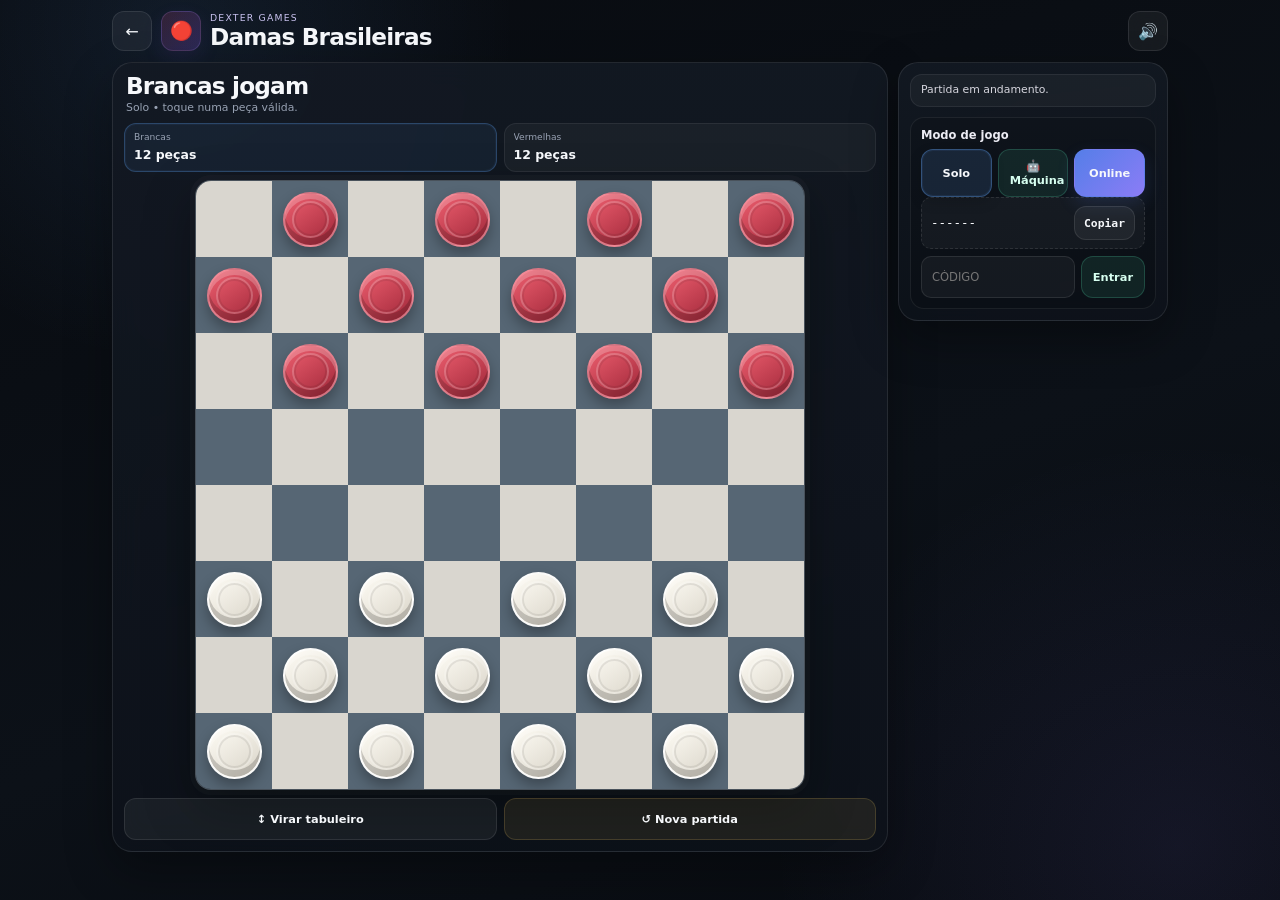
==== commit 1fd0bcce: "Refina visual e animações das damas" ====
--- a/checkers.html
+++ b/checkers.html
@@ -1,5 +1,21 @@
-<!doctype html><html lang="pt-BR"><head><meta charset="utf-8"><meta name="viewport" content="width=device-width,initial-scale=1,viewport-fit=cover"><meta name="theme-color" content="#080810"><link rel="stylesheet" href="/assets/base.css"><title>Damas Brasileiras • Dexter Games</title><style>
-.board{width:min(100%,610px);aspect-ratio:1;display:grid;grid-template-columns:repeat(8,minmax(0,1fr));grid-template-rows:repeat(8,minmax(0,1fr));border-radius:18px;overflow:hidden;border:1px solid rgba(255,255,255,.12);margin:auto;box-shadow:0 18px 50px rgba(0,0,0,.32)}.cell{display:grid;place-items:center;position:relative;min-width:0;min-height:0;padding:0;overflow:hidden;background:#d7d2df}.cell.dark{background:#4d435c}.cell.sel{box-shadow:inset 0 0 0 4px rgba(102,227,180,.78)}.cell.path{box-shadow:inset 0 0 0 999px rgba(255,209,102,.14)}.cell.legal:after{content:"";position:absolute;width:22%;aspect-ratio:1;border-radius:50%;background:rgba(102,227,180,.78);box-shadow:0 0 0 5px rgba(102,227,180,.12)}.piece{width:72%;height:72%;border-radius:50%;position:absolute;z-index:2;box-shadow:inset 0 6px 0 rgba(255,255,255,.12),inset 0 -8px 0 rgba(0,0,0,.18),0 7px 15px rgba(0,0,0,.28)}.piece.white{background:linear-gradient(145deg,#fff,#cfcbd8)}.piece.red{background:linear-gradient(145deg,#ff5a76,#9f2039)}.piece.king:after{content:"♛";position:absolute;inset:0;display:grid;place-items:center;font-size:clamp(1rem,4.2vw,2rem);color:#19151f}.piece.red.king:after{color:#ffe8ed}.legend{display:grid;gap:7px}.rule{padding:9px 10px;border-radius:12px;background:rgba(255,255,255,.04);border:1px solid rgba(255,255,255,.07);font-size:.67rem;color:var(--muted);line-height:1.4}.thinking{opacity:.65;pointer-events:none}.mode-row{display:grid;grid-template-columns:repeat(3,minmax(0,1fr));gap:6px}.bot-settings{display:grid;grid-template-columns:auto minmax(0,1fr);gap:7px;align-items:center;margin-top:7px}.bot-settings[hidden]{display:none}.bot-settings label{font-size:.62rem;color:var(--muted)}.bot-settings select{min-width:0;width:100%;padding:8px;border-radius:10px;border:1px solid var(--line);background:rgba(255,255,255,.05);color:var(--text)}
+<!doctype html><html lang="pt-BR"><head><meta charset="utf-8"><meta name="viewport" content="width=device-width,initial-scale=1,viewport-fit=cover"><meta name="theme-color" content="#080810"><meta name="author" content="NeriInfotech"><link rel="stylesheet" href="/assets/base.css"><link rel="stylesheet" href="/assets/pro-ui.css"><title>Damas Brasileiras • Dexter Games</title><style>
+.board{width:min(100%,610px);aspect-ratio:1;display:grid;grid-template-columns:repeat(8,minmax(0,1fr));grid-template-rows:repeat(8,minmax(0,1fr));border-radius:16px;overflow:hidden;border:1px solid rgba(255,255,255,.14);margin:auto;box-shadow:0 18px 50px rgba(0,0,0,.34),0 0 0 5px rgba(255,255,255,.024);background:#2b3540}
+.cell{display:grid;place-items:center;position:relative;min-width:0;min-height:0;padding:0;overflow:hidden;background:#d9d6cf;transition:box-shadow .13s ease,background .13s ease}
+.cell.dark{background:#566674}
+.cell.last-from:before,.cell.last-to:before{content:"";position:absolute;inset:0;pointer-events:none}.cell.last-from:before{background:rgba(242,201,105,.24)}.cell.last-to:before{background:rgba(242,201,105,.38);box-shadow:inset 0 0 0 2px rgba(118,83,22,.15)}
+.cell.sel{box-shadow:inset 0 0 0 4px #4f91e8,inset 0 0 22px rgba(79,145,232,.24);z-index:1}
+.cell.path{box-shadow:inset 0 0 0 999px rgba(242,201,105,.22)}
+.cell.legal:after{content:"";position:absolute;width:26%;aspect-ratio:1;border-radius:50%;background:#347c66;box-shadow:0 0 0 5px rgba(52,124,102,.14);z-index:3}
+.piece{width:72%;height:72%;border-radius:50%;position:absolute;z-index:2;box-shadow:inset 0 5px 0 rgba(255,255,255,.22),inset 0 -7px 0 rgba(0,0,0,.18),0 7px 14px rgba(0,0,0,.30);border:2px solid rgba(255,255,255,.28);will-change:transform}
+.piece:before{content:"";position:absolute;inset:13%;border-radius:50%;border:2px solid rgba(255,255,255,.20);box-shadow:inset 0 0 0 2px rgba(0,0,0,.08)}
+.piece.white{background:linear-gradient(145deg,#fffdf6,#d8d3c7);border-color:rgba(255,255,255,.85)}
+.piece.red{background:linear-gradient(145deg,#ef6070,#9e2638);border-color:rgba(255,190,198,.48)}
+.piece.king:after{content:"♛";position:absolute;inset:0;display:grid;place-items:center;font-size:clamp(.95rem,4.1vw,1.9rem);font-weight:900;color:#272118;text-shadow:0 1px 0 rgba(255,255,255,.4)}.piece.red.king:after{color:#fff1dc;text-shadow:0 2px 3px rgba(0,0,0,.35)}
+.piece.moved{animation:checkersMove .19s cubic-bezier(.2,.8,.2,1)}@keyframes checkersMove{from{transform:translate(var(--move-x),var(--move-y)) scale(.96)}to{transform:translate(0,0) scale(1)}}
+.legend{display:grid;gap:7px}.rule{padding:9px 10px;border-radius:12px;background:rgba(255,255,255,.04);border:1px solid rgba(255,255,255,.07);font-size:.67rem;color:var(--muted);line-height:1.4}
+.thinking{pointer-events:none;position:relative}.thinking:after{content:"";position:absolute;inset:0;pointer-events:none;background:linear-gradient(110deg,transparent 38%,rgba(255,255,255,.05) 50%,transparent 62%);animation:thinkSweep 1.1s linear infinite}@keyframes thinkSweep{from{transform:translateX(-80%)}to{transform:translateX(80%)}}
+.mode-row{display:grid;grid-template-columns:repeat(3,minmax(0,1fr));gap:6px}.bot-settings{display:grid;grid-template-columns:auto minmax(0,1fr);gap:7px;align-items:center;margin-top:7px}.bot-settings[hidden]{display:none}.bot-settings label{font-size:.62rem;color:var(--muted)}.bot-settings select{min-width:0;width:100%;padding:8px;border-radius:10px;border:1px solid var(--line);background:rgba(255,255,255,.05);color:var(--text)}
+@media(max-width:600px){.board{border-radius:12px}.cell.sel{box-shadow:inset 0 0 0 3px #4f91e8}.piece{width:74%;height:74%}}
 </style></head><body><main class="shell"><header class="topbar"><a class="back-link" href="/">←</a><div class="brand"><div class="brand-mark">🔴</div><div><small>dexter games</small><h1>Damas Brasileiras</h1></div></div><button class="icon-btn" id="soundBtn">🔊</button></header><section class="game-layout"><div class="panel game-main"><div class="game-head"><div class="eyebrow">64 casas • regra brasileira</div><h2 id="title">Brancas jogam</h2><p id="subtitle">Captura obrigatória e lei da maioria.</p></div><div class="score-row"><div class="score"><small>Brancas</small><strong id="whiteCount">12 peças</strong></div><div class="score"><small>Vermelhas</small><strong id="redCount">12 peças</strong></div></div><div class="board" id="board" aria-label="Tabuleiro de damas"></div><div class="actions"><button class="btn" id="flipBtn">↕ Virar tabuleiro</button><button class="btn warn" id="resetBtn">↺ Nova partida</button></div></div><aside class="panel game-side"><div style="display:grid;gap:10px"><div class="status" id="status">Partida local pronta.</div><div class="room-box"><h3>Modo de jogo</h3><div class="mode-row"><button class="btn" id="localBtn">Solo</button><button class="btn good" id="botBtn">🤖 Máquina</button><button class="btn primary" id="createBtn">Online</button></div><div class="bot-settings" id="botSettings" hidden><label for="botLevel">Nível</label><select id="botLevel"><option value="easy">Fácil</option><option value="normal" selected>Normal</option><option value="hard">Difícil</option></select></div><div class="room-code"><span id="roomCode">------</span><button class="btn" id="copyBtn" style="min-height:34px;padding:5px 9px">Copiar</button></div><div class="join-row"><input id="joinInput" maxlength="6" placeholder="CÓDIGO"><button class="btn good" id="joinBtn">Entrar</button></div><div class="micro">Vs Máquina: você joga com as brancas. Online: host joga de brancas e convidado de vermelhas.</div></div><div class="legend"><div class="rule"><strong>Captura obrigatória.</strong> Se houver mais de uma sequência, vale a que captura o maior número de peças.</div><div class="rule"><strong>Damas voadoras.</strong> A dama percorre diagonais livres e pode pousar além da peça capturada.</div><div class="rule"><strong>Captura para trás.</strong> Peças comuns podem capturar em qualquer diagonal.</div><div class="rule">Repetição da mesma posição por três vezes encerra em empate.</div></div></div></aside></section></main><script type="module">
 import{P2PRoom,bindRoomUI}from'/js/peer-room.js';
 import{AuthoritativeChannel}from'/js/game-core.js';
@@ -7,7 +23,7 @@
 import{wireSoundButton,sfx,toast}from'/js/audio.js';
 wireSoundButton(document.getElementById('soundBtn'));
 const $=id=>document.getElementById(id),boardEl=$('board'),title=$('title'),subtitle=$('subtitle'),status=$('status'),roomCode=$('roomCode');
-let engine=new BrazilianCheckers(),selected=null,candidates=[],prefix=[],flipped=false,online=false,botMode=false,botThinking=false,botTimer=null;
+let engine=new BrazilianCheckers(),selected=null,candidates=[],prefix=[],flipped=false,online=false,botMode=false,botThinking=false,botTimer=null,animatedMoveKey='';
 const room=new P2PRoom();
 const channel=new AuthoritativeChannel(room,{snapshotFor:()=>engine.snapshot(),applySnapshot:s=>{engine.load(s);clearSelection();render()},handleIntent:(intent,player)=>{
   if(intent?.type!=='move')return{ok:false,reason:'Ação inválida.'};
@@ -24,7 +40,7 @@
 function selectPiece(r,c){const p=engine.state.board[r][c];if(!p||p.toLowerCase()!==engine.state.turn)return false;const list=engine.legalMovesFrom(r,c);if(!list.length){sfx.error();toast(engine.legalMoves().some(m=>m.captures.length)?'Escolha uma peça que faça a captura máxima.':'Essa peça não tem movimento legal.');return false}selected=[r,c];candidates=list;prefix=[];sfx.tap();return true}
 async function finishMove(move){clearSelection();if(online){const res=await channel.submit({type:'move',move});if(res?.reason){sfx.error();toast(res.reason)}render();return}const result=engine.applyMove(move);if(!result.ok){sfx.error();toast(result.reason)}else{result.capture?sfx.capture():sfx.move();if(result.winner||result.draw)sfx.win()}render();if(botMode&&!engine.status().over&&engine.state.turn==='r')queueBotMove()}
 function tap(r,c){if(!canAct()){sfx.error();toast(online&&!room.connected?'Aguarde o adversário.':channel.pending?'Aguardando confirmação…':'É a vez do adversário.');return}const options=nextOptions(),isNext=options.some(p=>p[0]===r&&p[1]===c);if(selected&&isNext){prefix.push([r,c]);const matches=matchingCandidates();if(matches.length&&matches.every(m=>m.path.length===prefix.length)){finishMove({from:selected,path:[...prefix]});return}sfx.capture();render();return}if(prefix.length){sfx.error();toast('Continue a sequência de captura indicada.');return}if(selectPiece(r,c)){render();return}clearSelection();render()}
-function render(){boardEl.classList.toggle('thinking',(online&&channel.pending)||botThinking);boardEl.innerHTML='';const coords=[];for(let r=0;r<8;r++)for(let c=0;c<8;c++)coords.push([r,c]);if(flipped)coords.reverse();const opts=nextOptions();for(const[r,c]of coords){const el=document.createElement('button');el.className='cell '+(((r+c)%2)?'dark':'');if(selected?.[0]===r&&selected?.[1]===c)el.classList.add('sel');if(prefix.some(p=>p[0]===r&&p[1]===c))el.classList.add('path');if(opts.some(p=>p[0]===r&&p[1]===c))el.classList.add('legal');const p=engine.state.board[r][c];if(p){const pc=document.createElement('div');pc.className='piece '+(p.toLowerCase()==='w'?'white':'red')+(p===p.toUpperCase()?' king':'');el.appendChild(pc)}el.addEventListener('click',()=>tap(r,c));boardEl.appendChild(el)}const wc=engine.count('w'),rc=engine.count('r');$('whiteCount').textContent=`${wc} ${wc===1?'peça':'peças'}`;$('redCount').textContent=`${rc} ${rc===1?'peça':'peças'}`;const st=engine.status();title.textContent=st.winner?(st.winner==='w'?'Brancas venceram':'Vermelhas venceram'):st.draw?'Empate':(engine.state.turn==='w'?'Brancas jogam':'Vermelhas jogam');if(st.winner)status.textContent='Fim da partida.';else if(st.draw)status.textContent=`Empate por ${st.draw}.`;else if(online)status.textContent=room.connected?(canAct()?'Sua vez.':'Vez do adversário.'):'Aguardando adversário…';else if(botMode)status.textContent=botThinking?'Máquina pensando…':engine.state.turn==='w'?(engine.legalMoves().some(m=>m.captures.length)?'Sua vez • captura obrigatória.':'Sua vez.'):'Máquina pensando…';else status.textContent=engine.legalMoves().some(m=>m.captures.length)?'Captura obrigatória.':'Partida local em andamento.';subtitle.textContent=online?(room.connected?`Sala ${room.code} • você joga de ${sideForRole()==='w'?'brancas':'vermelhas'}`:'Aguardando conexão…'):botMode?'Vs Máquina • você joga de brancas':(prefix.length?'Continue a sequência indicada.':'Solo • toque numa peça válida.');$('botSettings').hidden=!botMode}
+function render(){boardEl.classList.toggle('thinking',(online&&channel.pending)||botThinking);boardEl.innerHTML='';const coords=[];for(let r=0;r<8;r++)for(let c=0;c<8;c++)coords.push([r,c]);if(flipped)coords.reverse();const opts=nextOptions(),lm=engine.state.lastMove,moveKey=lm?`${lm.from.join(',')}>${lm.to.join(',')}:${engine.state.ply}`:'';const animateMove=!!moveKey&&moveKey!==animatedMoveKey;const idxOf=pos=>coords.findIndex(p=>p[0]===pos?.[0]&&p[1]===pos?.[1]);const fromIndex=lm?idxOf(lm.from):-1,toIndex=lm?idxOf(lm.to):-1;for(let index=0;index<coords.length;index++){const[r,c]=coords[index],el=document.createElement('button');el.className='cell '+(((r+c)%2)?'dark':'');if(selected?.[0]===r&&selected?.[1]===c)el.classList.add('sel');if(lm&&lm.from[0]===r&&lm.from[1]===c)el.classList.add('last-from');if(lm&&lm.to[0]===r&&lm.to[1]===c)el.classList.add('last-to');if(prefix.some(p=>p[0]===r&&p[1]===c))el.classList.add('path');if(opts.some(p=>p[0]===r&&p[1]===c))el.classList.add('legal');const p=engine.state.board[r][c];if(p){const pc=document.createElement('div');pc.className='piece '+(p.toLowerCase()==='w'?'white':'red')+(p===p.toUpperCase()?' king':'');if(animateMove&&lm&&lm.to[0]===r&&lm.to[1]===c&&fromIndex>=0&&toIndex>=0){const dx=(fromIndex%8-toIndex%8)*139,dy=(Math.floor(fromIndex/8)-Math.floor(toIndex/8))*139;pc.classList.add('moved');pc.style.setProperty('--move-x',dx+'%');pc.style.setProperty('--move-y',dy+'%')}el.appendChild(pc)}el.addEventListener('click',()=>tap(r,c));boardEl.appendChild(el)}if(animateMove)animatedMoveKey=moveKey;const wc=engine.count('w'),rc=engine.count('r');$('whiteCount').textContent=`${wc} ${wc===1?'peça':'peças'}`;$('redCount').textContent=`${rc} ${rc===1?'peça':'peças'}`;$('whiteCount').closest('.score')?.classList.toggle('active',engine.state.turn==='w'&&!engine.status().over);$('redCount').closest('.score')?.classList.toggle('active',engine.state.turn==='r'&&!engine.status().over);$('localBtn').classList.toggle('active',!online&&!botMode);$('botBtn').classList.toggle('active',botMode);$('createBtn').classList.toggle('active',online);const st=engine.status();title.textContent=st.winner?(st.winner==='w'?'Brancas venceram':'Vermelhas venceram'):st.draw?'Empate':(engine.state.turn==='w'?'Brancas jogam':'Vermelhas jogam');if(st.winner)status.textContent='Fim da partida.';else if(st.draw)status.textContent=`Empate por ${st.draw}.`;else if(online)status.textContent=room.connected?(canAct()?'Sua vez.':'Vez do adversário.'):'Aguardando adversário…';else if(botMode)status.textContent=botThinking?'Máquina pensando…':engine.state.turn==='w'?(engine.legalMoves().some(m=>m.captures.length)?'Sua vez • captura obrigatória.':'Sua vez.'):'Máquina pensando…';else status.textContent=engine.legalMoves().some(m=>m.captures.length)?'Captura obrigatória.':'Partida em andamento.';subtitle.textContent=online?(room.connected?`Sala ${room.code} • você joga de ${sideForRole()==='w'?'brancas':'vermelhas'}`:'Aguardando conexão…'):botMode?'Vs Máquina • você joga de brancas':(prefix.length?'Continue a sequência indicada.':'Solo • toque numa peça válida.');$('botSettings').hidden=!botMode}
 function evalCheckers(e){let score=0;for(const row of e.state.board)for(const p of row)if(p){const v=p===p.toUpperCase()?180:100;score+=(p.toLowerCase()==='r'?1:-1)*v}return score}
 function chooseBotMove(){const moves=engine.legalMoves('r');if(!moves.length)return null;const level=$('botLevel').value;if(level==='easy')return moves[Math.floor(Math.random()*moves.length)];let best=null,bestScore=-Infinity;for(const m of moves){const test=new BrazilianCheckers();test.load(engine.snapshot());test.applyMove(m,'r');let score=evalCheckers(test)+m.captures.length*115;const end=m.path.at(-1);if(end?.[0]===7)score+=70;if(level==='hard'&&!test.status().over){const replies=test.legalMoves('w');let worst=Infinity;if(!replies.length)worst=score;for(const rm of replies){const t2=new BrazilianCheckers();t2.load(test.snapshot());t2.applyMove(rm,'w');const s=evalCheckers(t2)-rm.captures.length*100;if(s<worst)worst=s}score=worst}score+=Math.random()*(level==='normal'?25:5);if(score>bestScore){bestScore=score;best=m}}return best}
 function queueBotMove(){if(!botMode||botThinking||engine.status().over||engine.state.turn!=='r')return;botThinking=true;render();clearTimeout(botTimer);botTimer=setTimeout(()=>{if(!botMode||engine.status().over||engine.state.turn!=='r'){botThinking=false;render();return}const move=chooseBotMove();if(move){const result=engine.applyMove(move,'r');result.capture?sfx.capture():sfx.move();if(result.winner||result.draw)sfx.win()}botThinking=false;render()},460)}
--- a/assets/pro-ui.css
+++ b/assets/pro-ui.css
@@ -0,0 +1,5 @@
+:root{--bg:#080b10;--bg2:#0d121a;--panel:rgba(16,21,30,.88);--panel2:rgba(255,255,255,.052);--line:rgba(255,255,255,.095);--text:#f6f8fb;--muted:#98a2b3;--purple:#8b7cf6;--pink:#e96ca5;--green:#55d6a7;--blue:#63a9ff;--yellow:#f2c969;--danger:#ff6f7f;--shadow:0 18px 48px rgba(0,0,0,.32);--focus:0 0 0 3px rgba(99,169,255,.16)}
+*{box-sizing:border-box}html{background:var(--bg);color-scheme:dark}body{margin:0;min-height:100vh;min-height:100dvh;color:var(--text);font-family:Inter,system-ui,-apple-system,"Segoe UI",sans-serif;background:radial-gradient(circle at 14% 3%,rgba(99,169,255,.10),transparent 24%),radial-gradient(circle at 92% 94%,rgba(139,124,246,.09),transparent 28%),linear-gradient(160deg,#080b10,#0c1118 58%,#080b10);background-attachment:fixed}button,input,select{font:inherit}button{border:0;color:inherit;cursor:pointer;-webkit-tap-highlight-color:transparent;touch-action:manipulation}.shell{width:min(100%,1080px);margin:auto;padding:max(10px,env(safe-area-inset-top)) 12px max(18px,env(safe-area-inset-bottom))}.topbar{display:flex;align-items:center;gap:9px;margin-bottom:10px;min-height:42px}.brand{display:flex;align-items:center;gap:9px;min-width:0;flex:1}.brand-mark{width:40px;height:40px;border-radius:12px;display:grid;place-items:center;font-size:1.15rem;background:linear-gradient(135deg,rgba(255,79,139,.14),rgba(138,92,255,.22));border:1px solid rgba(188,143,255,.18);box-shadow:0 8px 22px rgba(138,92,255,.09)}.brand small{display:block;font-size:.58rem;letter-spacing:.13em;text-transform:uppercase;color:#c9c2ef}.brand h1{font-size:clamp(1.05rem,4vw,1.45rem);letter-spacing:-.035em;margin:0}.top-actions{display:flex;gap:6px}.icon-btn,.back-link{width:40px;height:40px;border-radius:12px;display:grid;place-items:center;background:rgba(255,255,255,.055);border:1px solid var(--line);text-decoration:none;color:var(--text);backdrop-filter:blur(10px)}.panel{border:1px solid var(--line);border-radius:20px;background:linear-gradient(180deg,rgba(19,25,35,.91),rgba(13,18,26,.91));backdrop-filter:blur(14px);-webkit-backdrop-filter:blur(14px);box-shadow:var(--shadow)}.hero{padding:18px;overflow:hidden;position:relative}.hero:after{content:"";position:absolute;width:190px;height:190px;border-radius:50%;right:-80px;top:-95px;background:radial-gradient(circle,rgba(138,92,255,.16),transparent 68%);pointer-events:none}.eyebrow{font-size:.61rem;letter-spacing:.14em;text-transform:uppercase;color:#cfc7f5;margin-bottom:6px}.hero h2{font-size:clamp(1.7rem,7vw,2.6rem);line-height:1.02;letter-spacing:-.05em;margin:0 0 8px}.hero p{color:var(--muted);font-size:.82rem;line-height:1.45;margin:0}.stats{display:flex;gap:6px;flex-wrap:wrap;margin-top:12px}.pill{padding:6px 9px;border-radius:999px;background:rgba(255,255,255,.045);border:1px solid var(--line);font-size:.64rem;color:#d7d7e2}.games{display:grid;grid-template-columns:repeat(2,minmax(0,1fr));gap:9px;margin-top:10px}.game-card{min-height:145px;padding:15px;border-radius:18px;background:linear-gradient(160deg,rgba(255,255,255,.06),rgba(255,255,255,.028));border:1px solid var(--line);display:flex;flex-direction:column;justify-content:space-between;position:relative;overflow:hidden;transition:transform .14s ease,border-color .14s ease,background .14s ease;text-align:left}.game-card:hover{border-color:rgba(188,143,255,.24);background:linear-gradient(160deg,rgba(255,255,255,.075),rgba(255,255,255,.035))}.game-card:active{transform:scale(.985)}.game-card .icon{font-size:1.8rem;line-height:1}.game-card strong{display:block;font-size:.98rem;margin:9px 0 3px}.game-card small{font-size:.68rem;line-height:1.35;color:var(--muted)}.game-card .tag{align-self:flex-start;margin-top:10px;padding:5px 8px;border-radius:999px;font-size:.58rem;font-weight:850;background:rgba(102,227,180,.08);border:1px solid rgba(102,227,180,.17);color:#cbf6e5}.game-card.featured{grid-column:1/-1;min-height:140px;background:linear-gradient(135deg,rgba(255,79,139,.09),rgba(138,92,255,.14));border-color:rgba(188,143,255,.20)}.game-card.featured .icon{font-size:2.05rem}.section-title{display:flex;align-items:end;justify-content:space-between;gap:10px;margin:14px 3px 7px}.section-title strong{font-size:.82rem}.section-title span{font-size:.62rem;color:var(--muted)}.game-layout{display:grid;grid-template-columns:minmax(0,1fr) 270px;gap:10px;align-items:start}.game-main,.game-side{padding:11px}.game-layout .eyebrow{display:none}.game-head{padding:0 2px 8px}.game-head h2{font-size:clamp(1.08rem,4.7vw,1.45rem);line-height:1.05;letter-spacing:-.035em;margin:0 0 3px}.game-head p{color:var(--muted);font-size:.68rem;line-height:1.3;margin:0;white-space:nowrap;overflow:hidden;text-overflow:ellipsis}.status{padding:8px 10px;border-radius:12px;background:rgba(255,255,255,.04);border:1px solid rgba(255,255,255,.07);font-size:.68rem;color:#d7d7df;line-height:1.35}.actions{display:grid;grid-template-columns:repeat(2,1fr);gap:7px;margin-top:8px}.btn{min-height:42px;padding:9px 11px;border-radius:12px;font-size:.71rem;font-weight:850;background:rgba(255,255,255,.055);border:1px solid var(--line);transition:transform .12s ease,background .16s ease,border-color .16s ease,box-shadow .16s ease}.btn:hover:not(:disabled){background:rgba(255,255,255,.085);border-color:rgba(255,255,255,.15)}.btn:active:not(:disabled){transform:scale(.98)}.btn.primary{background:linear-gradient(135deg,#557ee8,var(--purple));border-color:transparent;box-shadow:0 7px 18px rgba(85,126,232,.16)}.btn.good{background:rgba(85,214,167,.10);border-color:rgba(85,214,167,.22);color:#d7fff0}.btn.warn{background:rgba(255,209,102,.08);border-color:rgba(255,209,102,.17)}.btn:disabled{opacity:.4;cursor:not-allowed}.room-box{padding:10px;border-radius:14px;background:rgba(0,0,0,.12);border:1px solid rgba(255,255,255,.07)}.room-box h3{font-size:.72rem;margin:0 0 7px;color:#ececf4}.room-code{display:flex;align-items:center;justify-content:space-between;gap:7px;padding:8px 9px;border-radius:10px;background:rgba(255,255,255,.04);border:1px dashed rgba(255,255,255,.11);font-family:ui-monospace,SFMono-Regular,Menlo,monospace;font-size:.78rem}.join-row{display:grid;grid-template-columns:1fr auto;gap:6px;margin-top:7px}.join-row input{width:100%;min-width:0;padding:9px 10px;border-radius:10px;border:1px solid var(--line);background:rgba(255,255,255,.045);color:var(--text);text-transform:uppercase;outline:none;font-size:.72rem}.join-row input:focus{border-color:rgba(138,92,255,.5);box-shadow:0 0 0 3px rgba(138,92,255,.08)}.micro{font-size:.62rem;line-height:1.4;color:#8c8c9d;margin-top:7px}.score-row{display:grid;grid-template-columns:1fr 1fr;gap:7px;margin-bottom:8px}.score{padding:8px 9px;border-radius:12px;background:rgba(255,255,255,.04);border:1px solid rgba(255,255,255,.07);min-width:0}.score small{display:block;font-size:.57rem;color:var(--muted);margin-bottom:2px;white-space:nowrap;overflow:hidden;text-overflow:ellipsis}.score strong{font-size:.78rem;white-space:nowrap;overflow:hidden;text-overflow:ellipsis}.turn-dot{display:inline-block;width:6px;height:6px;border-radius:50%;background:var(--green);box-shadow:0 0 0 3px rgba(102,227,180,.10);margin-right:5px}.toast{position:fixed;left:50%;bottom:max(16px,env(safe-area-inset-bottom));transform:translate(-50%,18px);padding:9px 11px;border-radius:12px;background:rgba(7,7,13,.94);border:1px solid rgba(255,255,255,.11);font-size:.68rem;color:#eee;opacity:0;pointer-events:none;transition:.16s ease;z-index:250;white-space:nowrap;max-width:90vw;overflow:hidden;text-overflow:ellipsis}.toast.show{opacity:1;transform:translate(-50%,0)}.game-side .micro,.game-side .note,.game-side .legend{display:none}.game-help{margin-top:9px;border-top:1px solid rgba(255,255,255,.07);padding-top:8px}.game-help summary{cursor:pointer;list-style:none;font-size:.66rem;font-weight:800;color:#b9b4d1;padding:5px 1px}.game-help summary::-webkit-details-marker{display:none}.game-help summary:before{content:"?";display:inline-grid;place-items:center;width:18px;height:18px;border-radius:50%;margin-right:6px;background:rgba(138,92,255,.12);border:1px solid rgba(138,92,255,.2);font-size:.6rem}.game-help[open] summary{color:#e3dfff}.game-help-content{display:grid;gap:6px;padding:6px 0 2px}.game-help-content p{margin:0;padding:7px 8px;border-radius:10px;background:rgba(255,255,255,.035);color:#9999aa;font-size:.61rem;line-height:1.4}.cube-panel .section-title span{opacity:.65}.viewer .hint{transition:opacity .25s ease}.viewer .hint.quiet{opacity:.2}#neriinfotech-signature{width:min(100%,1080px)!important;margin:8px auto 0!important;padding:10px 12px max(14px,env(safe-area-inset-bottom))!important;color:rgba(210,210,224,.42)!important;font-size:.58rem!important}#neriinfotech-signature strong{color:rgba(235,232,255,.64)!important}
+@media(max-width:760px){.shell{padding-left:7px;padding-right:7px}.topbar{margin-bottom:7px}.brand-mark,.icon-btn,.back-link{width:36px;height:36px;border-radius:11px}.brand-mark{font-size:1.05rem}.brand h1{font-size:1.03rem}.brand small{font-size:.52rem}.game-layout{grid-template-columns:1fr;gap:8px}.game-main{padding:8px;border-radius:16px}.game-side{order:2;padding:9px;border-radius:16px;box-shadow:none;background:rgba(15,15,27,.62)}.game-head{padding:0 2px 6px}.game-head h2{font-size:1.04rem;margin-bottom:2px}.game-head p{font-size:.64rem}.score-row{gap:6px;margin-bottom:7px}.score{padding:7px 8px}.actions{gap:6px;margin-top:7px}.btn{min-height:40px;padding:8px 10px}.room-box{padding:9px}.games{grid-template-columns:1fr 1fr;gap:7px}.game-card{min-height:132px;padding:13px}.game-card.featured{min-height:130px}.hero{padding:15px}.section-title{margin-top:11px}.game-side .section-title{margin-top:7px}.status{padding:7px 9px}}
+@media(max-width:500px){.brand small{display:none}.games{grid-template-columns:1fr}.game-card.featured{grid-column:auto}.game-card{min-height:112px}.game-card .icon{font-size:1.55rem}.game-card strong{font-size:.92rem;margin-top:7px}.game-card small{font-size:.64rem}.hero h2{font-size:1.75rem}.hero p{font-size:.75rem}.top-actions .icon-btn:first-child{display:none}.actions{grid-template-columns:1fr 1fr}.game-head p{max-width:92vw}.room-code{font-size:.72rem}}
+@media(prefers-reduced-motion:reduce){*,*:before,*:after{scroll-behavior:auto!important;transition:none!important;animation:none!important}}.mode-row .btn.active{background:rgba(99,169,255,.13);border-color:rgba(99,169,255,.34);box-shadow:inset 0 0 0 1px rgba(99,169,255,.08),0 5px 14px rgba(0,0,0,.14)}.score.active{border-color:rgba(99,169,255,.28);background:rgba(99,169,255,.07);box-shadow:inset 0 0 0 1px rgba(99,169,255,.05)}.game-main{transition:opacity .18s ease}.game-main.thinking{opacity:.78}.status{transition:background .16s ease,border-color .16s ease}.btn:focus-visible,.icon-btn:focus-visible,.back-link:focus-visible,input:focus-visible,select:focus-visible{outline:none;box-shadow:var(--focus)}
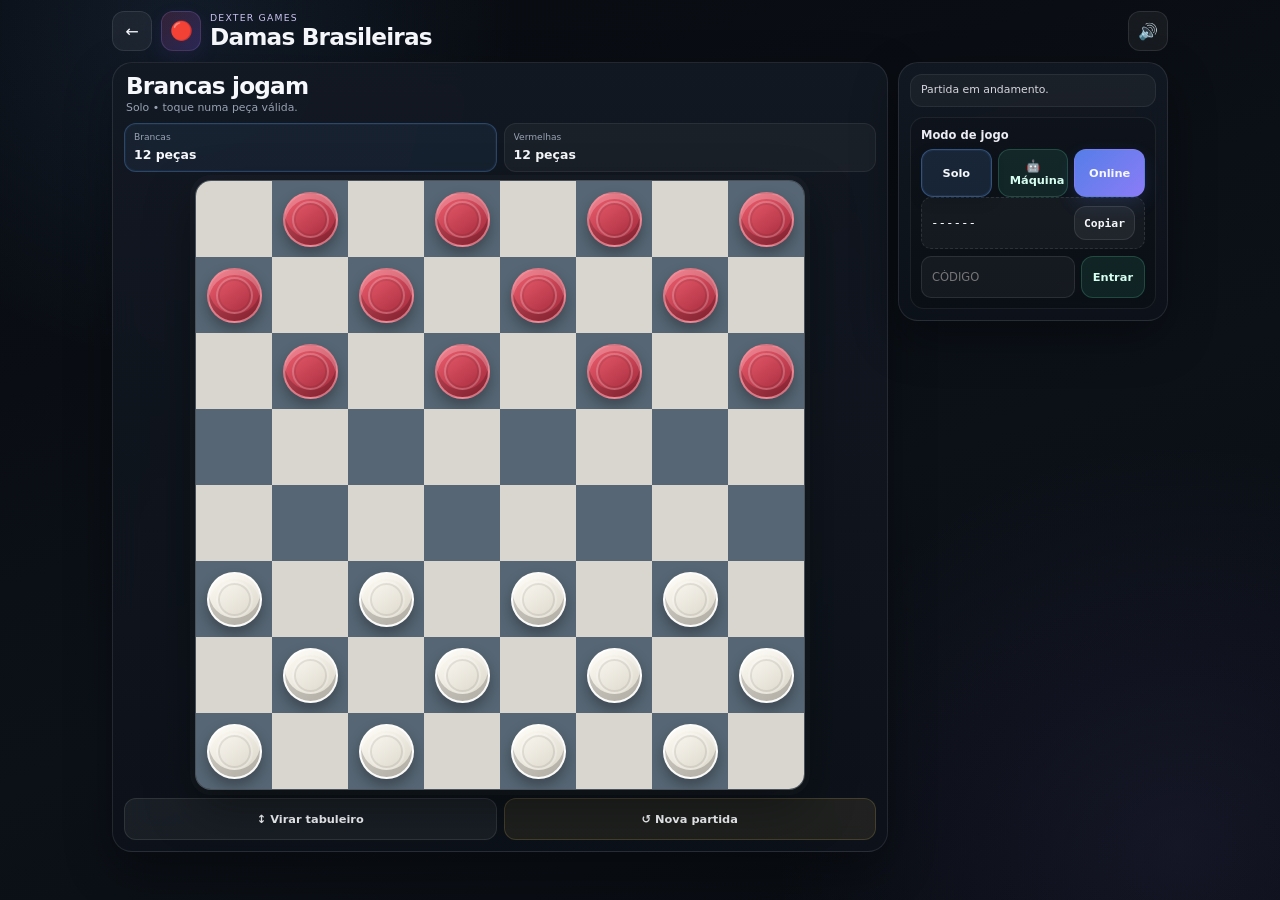
==== commit baa35720: "Ajusta camada de animação em damas" ====
--- a/checkers.html
+++ b/checkers.html
@@ -1,5 +1,5 @@
 <!doctype html><html lang="pt-BR"><head><meta charset="utf-8"><meta name="viewport" content="width=device-width,initial-scale=1,viewport-fit=cover"><meta name="theme-color" content="#080810"><meta name="author" content="NeriInfotech"><link rel="stylesheet" href="/assets/base.css"><link rel="stylesheet" href="/assets/pro-ui.css"><title>Damas Brasileiras • Dexter Games</title><style>
-.board{width:min(100%,610px);aspect-ratio:1;display:grid;grid-template-columns:repeat(8,minmax(0,1fr));grid-template-rows:repeat(8,minmax(0,1fr));border-radius:16px;overflow:hidden;border:1px solid rgba(255,255,255,.14);margin:auto;box-shadow:0 18px 50px rgba(0,0,0,.34),0 0 0 5px rgba(255,255,255,.024);background:#2b3540}
+.board{position:relative;width:min(100%,610px);aspect-ratio:1;display:grid;grid-template-columns:repeat(8,minmax(0,1fr));grid-template-rows:repeat(8,minmax(0,1fr));border-radius:16px;overflow:hidden;border:1px solid rgba(255,255,255,.14);margin:auto;box-shadow:0 18px 50px rgba(0,0,0,.34),0 0 0 5px rgba(255,255,255,.024);background:#2b3540}
 .cell{display:grid;place-items:center;position:relative;min-width:0;min-height:0;padding:0;overflow:hidden;background:#d9d6cf;transition:box-shadow .13s ease,background .13s ease}
 .cell.dark{background:#566674}
 .cell.last-from:before,.cell.last-to:before{content:"";position:absolute;inset:0;pointer-events:none}.cell.last-from:before{background:rgba(242,201,105,.24)}.cell.last-to:before{background:rgba(242,201,105,.38);box-shadow:inset 0 0 0 2px rgba(118,83,22,.15)}
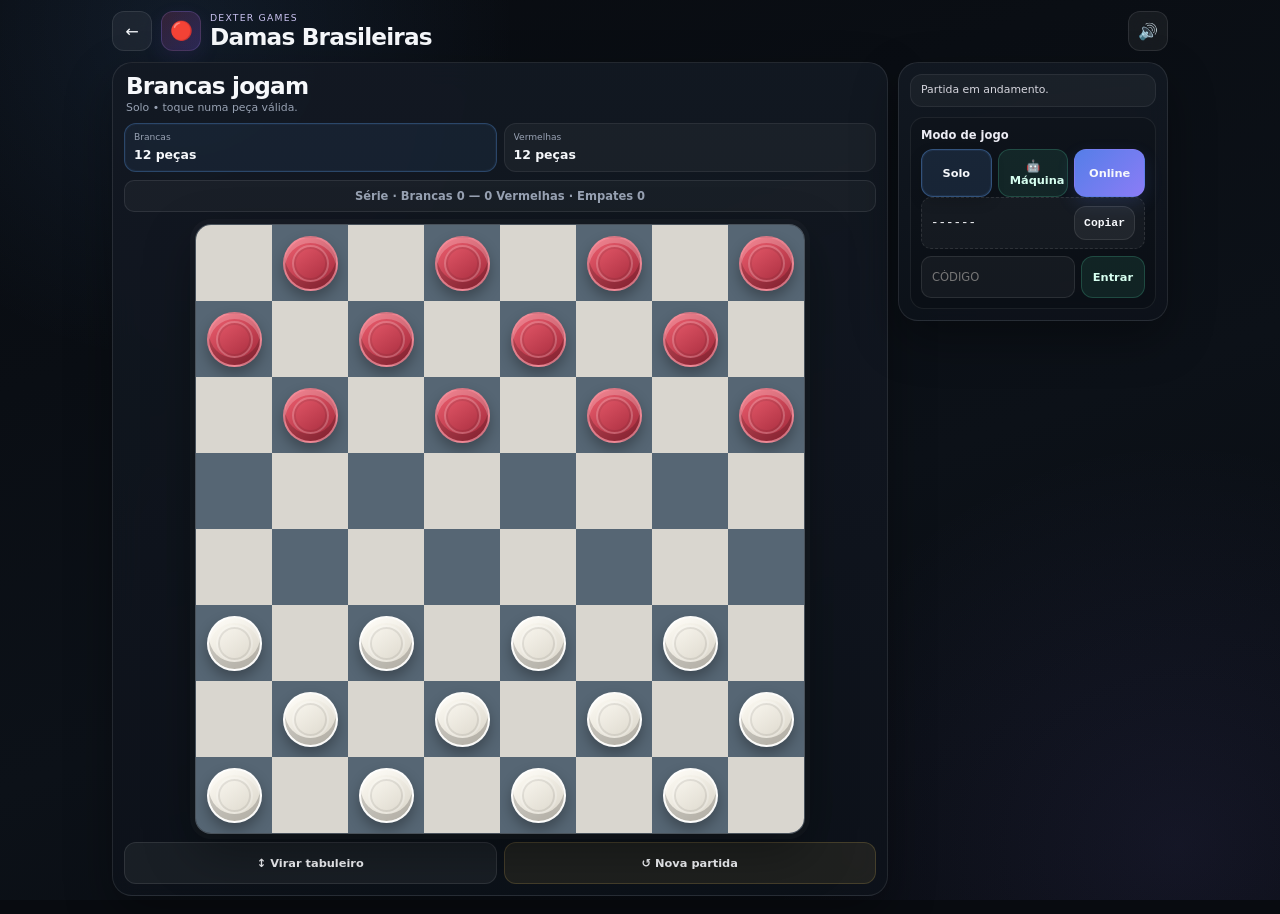
==== commit 8da08fac: "Adiciona placar de série e revanche automática no PvP" ====
--- a/checkers.html
+++ b/checkers.html
@@ -16,9 +16,11 @@
 .thinking{pointer-events:none;position:relative}.thinking:after{content:"";position:absolute;inset:0;pointer-events:none;background:linear-gradient(110deg,transparent 38%,rgba(255,255,255,.05) 50%,transparent 62%);animation:thinkSweep 1.1s linear infinite}@keyframes thinkSweep{from{transform:translateX(-80%)}to{transform:translateX(80%)}}
 .mode-row{display:grid;grid-template-columns:repeat(3,minmax(0,1fr));gap:6px}.bot-settings{display:grid;grid-template-columns:auto minmax(0,1fr);gap:7px;align-items:center;margin-top:7px}.bot-settings[hidden]{display:none}.bot-settings label{font-size:.62rem;color:var(--muted)}.bot-settings select{min-width:0;width:100%;padding:8px;border-radius:10px;border:1px solid var(--line);background:rgba(255,255,255,.05);color:var(--text)}
 @media(max-width:600px){.board{border-radius:12px}.cell.sel{box-shadow:inset 0 0 0 3px #4f91e8}.piece{width:74%;height:74%}}
-</style></head><body><main class="shell"><header class="topbar"><a class="back-link" href="/">←</a><div class="brand"><div class="brand-mark">🔴</div><div><small>dexter games</small><h1>Damas Brasileiras</h1></div></div><button class="icon-btn" id="soundBtn">🔊</button></header><section class="game-layout"><div class="panel game-main"><div class="game-head"><div class="eyebrow">64 casas • regra brasileira</div><h2 id="title">Brancas jogam</h2><p id="subtitle">Captura obrigatória e lei da maioria.</p></div><div class="score-row"><div class="score"><small>Brancas</small><strong id="whiteCount">12 peças</strong></div><div class="score"><small>Vermelhas</small><strong id="redCount">12 peças</strong></div></div><div class="board" id="board" aria-label="Tabuleiro de damas"></div><div class="actions"><button class="btn" id="flipBtn">↕ Virar tabuleiro</button><button class="btn warn" id="resetBtn">↺ Nova partida</button></div></div><aside class="panel game-side"><div style="display:grid;gap:10px"><div class="status" id="status">Partida local pronta.</div><div class="room-box"><h3>Modo de jogo</h3><div class="mode-row"><button class="btn" id="localBtn">Solo</button><button class="btn good" id="botBtn">🤖 Máquina</button><button class="btn primary" id="createBtn">Online</button></div><div class="bot-settings" id="botSettings" hidden><label for="botLevel">Nível</label><select id="botLevel"><option value="easy">Fácil</option><option value="normal" selected>Normal</option><option value="hard">Difícil</option></select></div><div class="room-code"><span id="roomCode">------</span><button class="btn" id="copyBtn" style="min-height:34px;padding:5px 9px">Copiar</button></div><div class="join-row"><input id="joinInput" maxlength="6" placeholder="CÓDIGO"><button class="btn good" id="joinBtn">Entrar</button></div><div class="micro">Vs Máquina: você joga com as brancas. Online: host joga de brancas e convidado de vermelhas.</div></div><div class="legend"><div class="rule"><strong>Captura obrigatória.</strong> Se houver mais de uma sequência, vale a que captura o maior número de peças.</div><div class="rule"><strong>Damas voadoras.</strong> A dama percorre diagonais livres e pode pousar além da peça capturada.</div><div class="rule"><strong>Captura para trás.</strong> Peças comuns podem capturar em qualquer diagonal.</div><div class="rule">Repetição da mesma posição por três vezes encerra em empate.</div></div></div></aside></section></main><script type="module">
+.series-score{margin:8px 0 12px;padding:8px 10px;text-align:center;border:1px solid rgba(255,255,255,.09);border-radius:10px;background:rgba(255,255,255,.035);font-size:.72rem;font-weight:700;color:var(--muted);font-variant-numeric:tabular-nums}
+</style></head><body><main class="shell"><header class="topbar"><a class="back-link" href="/">←</a><div class="brand"><div class="brand-mark">🔴</div><div><small>dexter games</small><h1>Damas Brasileiras</h1></div></div><button class="icon-btn" id="soundBtn">🔊</button></header><section class="game-layout"><div class="panel game-main"><div class="game-head"><div class="eyebrow">64 casas • regra brasileira</div><h2 id="title">Brancas jogam</h2><p id="subtitle">Captura obrigatória e lei da maioria.</p></div><div class="score-row"><div class="score"><small>Brancas</small><strong id="whiteCount">12 peças</strong></div><div class="score"><small>Vermelhas</small><strong id="redCount">12 peças</strong></div></div><div class="series-score" id="seriesScore" aria-live="polite">Série · Brancas 0 — 0 Vermelhas · Empates 0</div><div class="board" id="board" aria-label="Tabuleiro de damas"></div><div class="actions"><button class="btn" id="flipBtn">↕ Virar tabuleiro</button><button class="btn warn" id="resetBtn">↺ Nova partida</button></div></div><aside class="panel game-side"><div style="display:grid;gap:10px"><div class="status" id="status">Partida local pronta.</div><div class="room-box"><h3>Modo de jogo</h3><div class="mode-row"><button class="btn" id="localBtn">Solo</button><button class="btn good" id="botBtn">🤖 Máquina</button><button class="btn primary" id="createBtn">Online</button></div><div class="bot-settings" id="botSettings" hidden><label for="botLevel">Nível</label><select id="botLevel"><option value="easy">Fácil</option><option value="normal" selected>Normal</option><option value="hard">Difícil</option></select></div><div class="room-code"><span id="roomCode">------</span><button class="btn" id="copyBtn" style="min-height:34px;padding:5px 9px">Copiar</button></div><div class="join-row"><input id="joinInput" maxlength="6" placeholder="CÓDIGO"><button class="btn good" id="joinBtn">Entrar</button></div><div class="micro">Vs Máquina: você joga com as brancas. Online: host joga de brancas e convidado de vermelhas.</div></div><div class="legend"><div class="rule"><strong>Captura obrigatória.</strong> Se houver mais de uma sequência, vale a que captura o maior número de peças.</div><div class="rule"><strong>Damas voadoras.</strong> A dama percorre diagonais livres e pode pousar além da peça capturada.</div><div class="rule"><strong>Captura para trás.</strong> Peças comuns podem capturar em qualquer diagonal.</div><div class="rule">Repetição da mesma posição por três vezes encerra em empate.</div></div></div></aside></section></main><script type="module">
 import{P2PRoom,bindRoomUI}from'/js/peer-room.js';
 import{AuthoritativeChannel}from'/js/game-core.js';
+import{MatchSeries}from'/js/match-series.js';
 import{BrazilianCheckers}from'/js/checkers-engine.js';
 import{wireSoundButton,sfx,toast}from'/js/audio.js';
 wireSoundButton(document.getElementById('soundBtn'));
@@ -32,6 +34,7 @@
   return result;
 }});
 channel.addEventListener('change',()=>render());channel.addEventListener('reject',e=>{sfx.error();toast(e.detail.reason)});
+const series=new MatchSeries(room,{element:$('seriesScore'),reset:()=>reset(true),labels:['Brancas','Vermelhas'],outcome:()=>{const st=engine.status();return st.draw?'draw':st.winner==='w'?'a':st.winner==='r'?'b':null}});
 function sideForRole(){return room.role==='host'?'w':room.role==='guest'?'r':null}
 function canAct(){if(engine.status().over)return false;if(botMode)return !botThinking&&engine.state.turn==='w';if(!online)return true;return room.connected&&!channel.pending&&sideForRole()===engine.state.turn}
 function clearSelection(){selected=null;candidates=[];prefix=[]}
@@ -40,12 +43,12 @@
 function selectPiece(r,c){const p=engine.state.board[r][c];if(!p||p.toLowerCase()!==engine.state.turn)return false;const list=engine.legalMovesFrom(r,c);if(!list.length){sfx.error();toast(engine.legalMoves().some(m=>m.captures.length)?'Escolha uma peça que faça a captura máxima.':'Essa peça não tem movimento legal.');return false}selected=[r,c];candidates=list;prefix=[];sfx.tap();return true}
 async function finishMove(move){clearSelection();if(online){const res=await channel.submit({type:'move',move});if(res?.reason){sfx.error();toast(res.reason)}render();return}const result=engine.applyMove(move);if(!result.ok){sfx.error();toast(result.reason)}else{result.capture?sfx.capture():sfx.move();if(result.winner||result.draw)sfx.win()}render();if(botMode&&!engine.status().over&&engine.state.turn==='r')queueBotMove()}
 function tap(r,c){if(!canAct()){sfx.error();toast(online&&!room.connected?'Aguarde o adversário.':channel.pending?'Aguardando confirmação…':'É a vez do adversário.');return}const options=nextOptions(),isNext=options.some(p=>p[0]===r&&p[1]===c);if(selected&&isNext){prefix.push([r,c]);const matches=matchingCandidates();if(matches.length&&matches.every(m=>m.path.length===prefix.length)){finishMove({from:selected,path:[...prefix]});return}sfx.capture();render();return}if(prefix.length){sfx.error();toast('Continue a sequência de captura indicada.');return}if(selectPiece(r,c)){render();return}clearSelection();render()}
-function render(){boardEl.classList.toggle('thinking',(online&&channel.pending)||botThinking);boardEl.innerHTML='';const coords=[];for(let r=0;r<8;r++)for(let c=0;c<8;c++)coords.push([r,c]);if(flipped)coords.reverse();const opts=nextOptions(),lm=engine.state.lastMove,moveKey=lm?`${lm.from.join(',')}>${lm.to.join(',')}:${engine.state.ply}`:'';const animateMove=!!moveKey&&moveKey!==animatedMoveKey;const idxOf=pos=>coords.findIndex(p=>p[0]===pos?.[0]&&p[1]===pos?.[1]);const fromIndex=lm?idxOf(lm.from):-1,toIndex=lm?idxOf(lm.to):-1;for(let index=0;index<coords.length;index++){const[r,c]=coords[index],el=document.createElement('button');el.className='cell '+(((r+c)%2)?'dark':'');if(selected?.[0]===r&&selected?.[1]===c)el.classList.add('sel');if(lm&&lm.from[0]===r&&lm.from[1]===c)el.classList.add('last-from');if(lm&&lm.to[0]===r&&lm.to[1]===c)el.classList.add('last-to');if(prefix.some(p=>p[0]===r&&p[1]===c))el.classList.add('path');if(opts.some(p=>p[0]===r&&p[1]===c))el.classList.add('legal');const p=engine.state.board[r][c];if(p){const pc=document.createElement('div');pc.className='piece '+(p.toLowerCase()==='w'?'white':'red')+(p===p.toUpperCase()?' king':'');if(animateMove&&lm&&lm.to[0]===r&&lm.to[1]===c&&fromIndex>=0&&toIndex>=0){const dx=(fromIndex%8-toIndex%8)*139,dy=(Math.floor(fromIndex/8)-Math.floor(toIndex/8))*139;pc.classList.add('moved');pc.style.setProperty('--move-x',dx+'%');pc.style.setProperty('--move-y',dy+'%')}el.appendChild(pc)}el.addEventListener('click',()=>tap(r,c));boardEl.appendChild(el)}if(animateMove)animatedMoveKey=moveKey;const wc=engine.count('w'),rc=engine.count('r');$('whiteCount').textContent=`${wc} ${wc===1?'peça':'peças'}`;$('redCount').textContent=`${rc} ${rc===1?'peça':'peças'}`;$('whiteCount').closest('.score')?.classList.toggle('active',engine.state.turn==='w'&&!engine.status().over);$('redCount').closest('.score')?.classList.toggle('active',engine.state.turn==='r'&&!engine.status().over);$('localBtn').classList.toggle('active',!online&&!botMode);$('botBtn').classList.toggle('active',botMode);$('createBtn').classList.toggle('active',online);const st=engine.status();title.textContent=st.winner?(st.winner==='w'?'Brancas venceram':'Vermelhas venceram'):st.draw?'Empate':(engine.state.turn==='w'?'Brancas jogam':'Vermelhas jogam');if(st.winner)status.textContent='Fim da partida.';else if(st.draw)status.textContent=`Empate por ${st.draw}.`;else if(online)status.textContent=room.connected?(canAct()?'Sua vez.':'Vez do adversário.'):'Aguardando adversário…';else if(botMode)status.textContent=botThinking?'Máquina pensando…':engine.state.turn==='w'?(engine.legalMoves().some(m=>m.captures.length)?'Sua vez • captura obrigatória.':'Sua vez.'):'Máquina pensando…';else status.textContent=engine.legalMoves().some(m=>m.captures.length)?'Captura obrigatória.':'Partida em andamento.';subtitle.textContent=online?(room.connected?`Sala ${room.code} • você joga de ${sideForRole()==='w'?'brancas':'vermelhas'}`:'Aguardando conexão…'):botMode?'Vs Máquina • você joga de brancas':(prefix.length?'Continue a sequência indicada.':'Solo • toque numa peça válida.');$('botSettings').hidden=!botMode}
+function render(){boardEl.classList.toggle('thinking',(online&&channel.pending)||botThinking);boardEl.innerHTML='';const coords=[];for(let r=0;r<8;r++)for(let c=0;c<8;c++)coords.push([r,c]);if(flipped)coords.reverse();const opts=nextOptions(),lm=engine.state.lastMove,moveKey=lm?`${lm.from.join(',')}>${lm.to.join(',')}:${engine.state.ply}`:'';const animateMove=!!moveKey&&moveKey!==animatedMoveKey;const idxOf=pos=>coords.findIndex(p=>p[0]===pos?.[0]&&p[1]===pos?.[1]);const fromIndex=lm?idxOf(lm.from):-1,toIndex=lm?idxOf(lm.to):-1;for(let index=0;index<coords.length;index++){const[r,c]=coords[index],el=document.createElement('button');el.className='cell '+(((r+c)%2)?'dark':'');if(selected?.[0]===r&&selected?.[1]===c)el.classList.add('sel');if(lm&&lm.from[0]===r&&lm.from[1]===c)el.classList.add('last-from');if(lm&&lm.to[0]===r&&lm.to[1]===c)el.classList.add('last-to');if(prefix.some(p=>p[0]===r&&p[1]===c))el.classList.add('path');if(opts.some(p=>p[0]===r&&p[1]===c))el.classList.add('legal');const p=engine.state.board[r][c];if(p){const pc=document.createElement('div');pc.className='piece '+(p.toLowerCase()==='w'?'white':'red')+(p===p.toUpperCase()?' king':'');if(animateMove&&lm&&lm.to[0]===r&&lm.to[1]===c&&fromIndex>=0&&toIndex>=0){const dx=(fromIndex%8-toIndex%8)*139,dy=(Math.floor(fromIndex/8)-Math.floor(toIndex/8))*139;pc.classList.add('moved');pc.style.setProperty('--move-x',dx+'%');pc.style.setProperty('--move-y',dy+'%')}el.appendChild(pc)}el.addEventListener('click',()=>tap(r,c));boardEl.appendChild(el)}if(animateMove)animatedMoveKey=moveKey;const wc=engine.count('w'),rc=engine.count('r');$('whiteCount').textContent=`${wc} ${wc===1?'peça':'peças'}`;$('redCount').textContent=`${rc} ${rc===1?'peça':'peças'}`;$('whiteCount').closest('.score')?.classList.toggle('active',engine.state.turn==='w'&&!engine.status().over);$('redCount').closest('.score')?.classList.toggle('active',engine.state.turn==='r'&&!engine.status().over);$('localBtn').classList.toggle('active',!online&&!botMode);$('botBtn').classList.toggle('active',botMode);$('createBtn').classList.toggle('active',online);const st=engine.status();title.textContent=st.winner?(st.winner==='w'?'Brancas venceram':'Vermelhas venceram'):st.draw?'Empate':(engine.state.turn==='w'?'Brancas jogam':'Vermelhas jogam');if(st.winner)status.textContent='Fim da partida.';else if(st.draw)status.textContent=`Empate por ${st.draw}.`;else if(online)status.textContent=room.connected?(canAct()?'Sua vez.':'Vez do adversário.'):'Aguardando adversário…';else if(botMode)status.textContent=botThinking?'Máquina pensando…':engine.state.turn==='w'?(engine.legalMoves().some(m=>m.captures.length)?'Sua vez • captura obrigatória.':'Sua vez.'):'Máquina pensando…';else status.textContent=engine.legalMoves().some(m=>m.captures.length)?'Captura obrigatória.':'Partida em andamento.';subtitle.textContent=online?(room.connected?`Sala ${room.code} • você joga de ${sideForRole()==='w'?'brancas':'vermelhas'}`:'Aguardando conexão…'):botMode?'Vs Máquina • você joga de brancas':(prefix.length?'Continue a sequência indicada.':'Solo • toque numa peça válida.');$('botSettings').hidden=!botMode;series.observe()}
 function evalCheckers(e){let score=0;for(const row of e.state.board)for(const p of row)if(p){const v=p===p.toUpperCase()?180:100;score+=(p.toLowerCase()==='r'?1:-1)*v}return score}
 function chooseBotMove(){const moves=engine.legalMoves('r');if(!moves.length)return null;const level=$('botLevel').value;if(level==='easy')return moves[Math.floor(Math.random()*moves.length)];let best=null,bestScore=-Infinity;for(const m of moves){const test=new BrazilianCheckers();test.load(engine.snapshot());test.applyMove(m,'r');let score=evalCheckers(test)+m.captures.length*115;const end=m.path.at(-1);if(end?.[0]===7)score+=70;if(level==='hard'&&!test.status().over){const replies=test.legalMoves('w');let worst=Infinity;if(!replies.length)worst=score;for(const rm of replies){const t2=new BrazilianCheckers();t2.load(test.snapshot());t2.applyMove(rm,'w');const s=evalCheckers(t2)-rm.captures.length*100;if(s<worst)worst=s}score=worst}score+=Math.random()*(level==='normal'?25:5);if(score>bestScore){bestScore=score;best=m}}return best}
 function queueBotMove(){if(!botMode||botThinking||engine.status().over||engine.state.turn!=='r')return;botThinking=true;render();clearTimeout(botTimer);botTimer=setTimeout(()=>{if(!botMode||engine.status().over||engine.state.turn!=='r'){botThinking=false;render();return}const move=chooseBotMove();if(move){const result=engine.applyMove(move,'r');result.capture?sfx.capture():sfx.move();if(result.winner||result.draw)sfx.win()}botThinking=false;render()},460)}
-function reset(send=true){clearTimeout(botTimer);botThinking=false;engine.reset();clearSelection();sfx.reset();if(online&&room.role==='host'&&send){channel.setVersion(0);channel.commit('reset')}render()}
-bindRoomUI(room,{createBtn:$('createBtn'),joinBtn:$('joinBtn'),input:$('joinInput'),codeEl:roomCode,statusEl:status,onConnected:({role})=>{botMode=false;online=true;flipped=role==='guest';if(role==='host'){reset(false);channel.setVersion(0);channel.pushSnapshot()}render()}});
+function reset(send=true){clearTimeout(botTimer);botThinking=false;engine.reset();clearSelection();sfx.reset();if(online&&room.role==='host'&&send){channel.commit('reset')}render()}
+bindRoomUI(room,{createBtn:$('createBtn'),joinBtn:$('joinBtn'),input:$('joinInput'),codeEl:roomCode,statusEl:status,onConnected:({role})=>{toast('Adversário conectado!');botMode=false;online=true;flipped=role==='guest';if(role==='host'){reset(false);channel.setVersion(0);channel.pushSnapshot()}render()}});
 room.addEventListener('created',()=>{botMode=false;online=true;flipped=false;reset(false)});
 $('localBtn').addEventListener('click',async()=>{await room.disconnect();online=false;botMode=false;flipped=false;roomCode.textContent='------';reset(false)});$('botBtn').addEventListener('click',async()=>{await room.disconnect();online=false;botMode=true;flipped=false;roomCode.textContent='------';reset(false);toast('Vs Máquina ativado. Você joga de brancas.')});$('botLevel').addEventListener('change',()=>{if(botMode)toast('Nível da máquina atualizado.')});
 $('flipBtn').addEventListener('click',()=>{flipped=!flipped;sfx.tap();render()});
